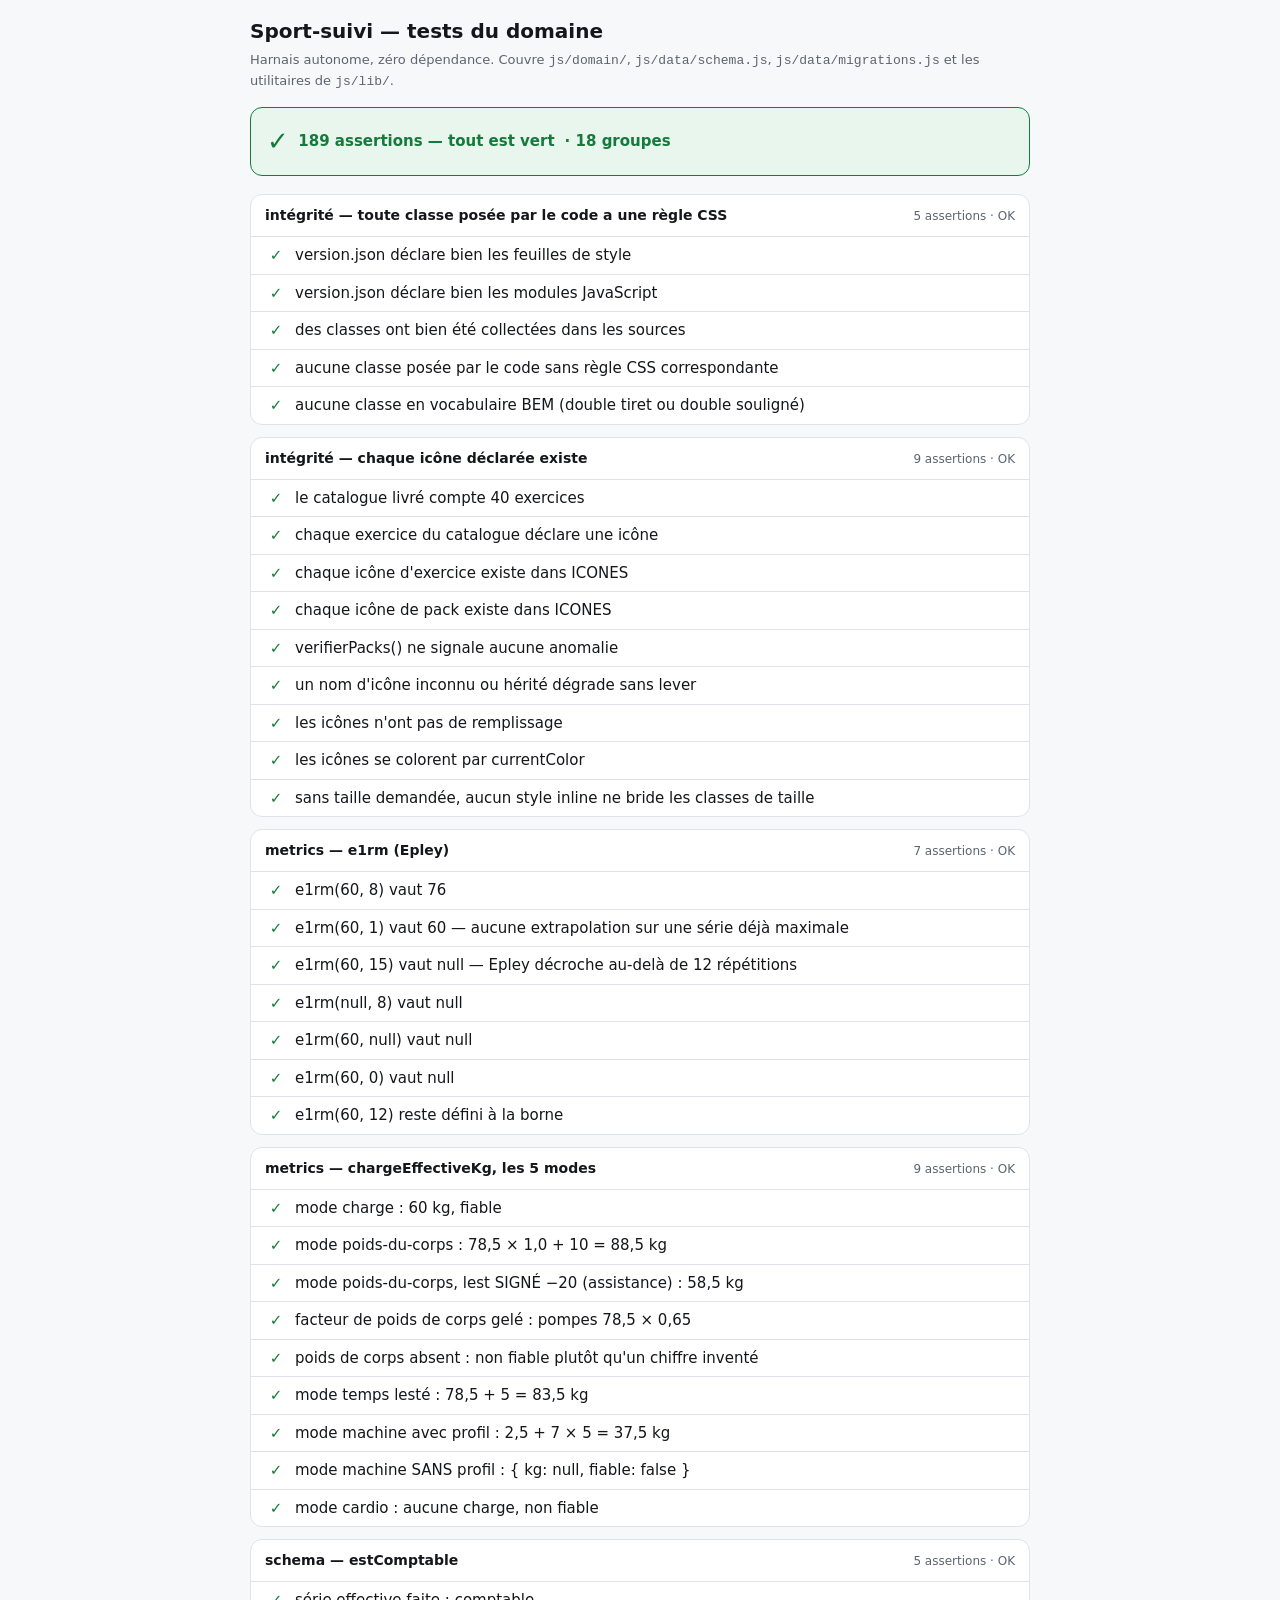
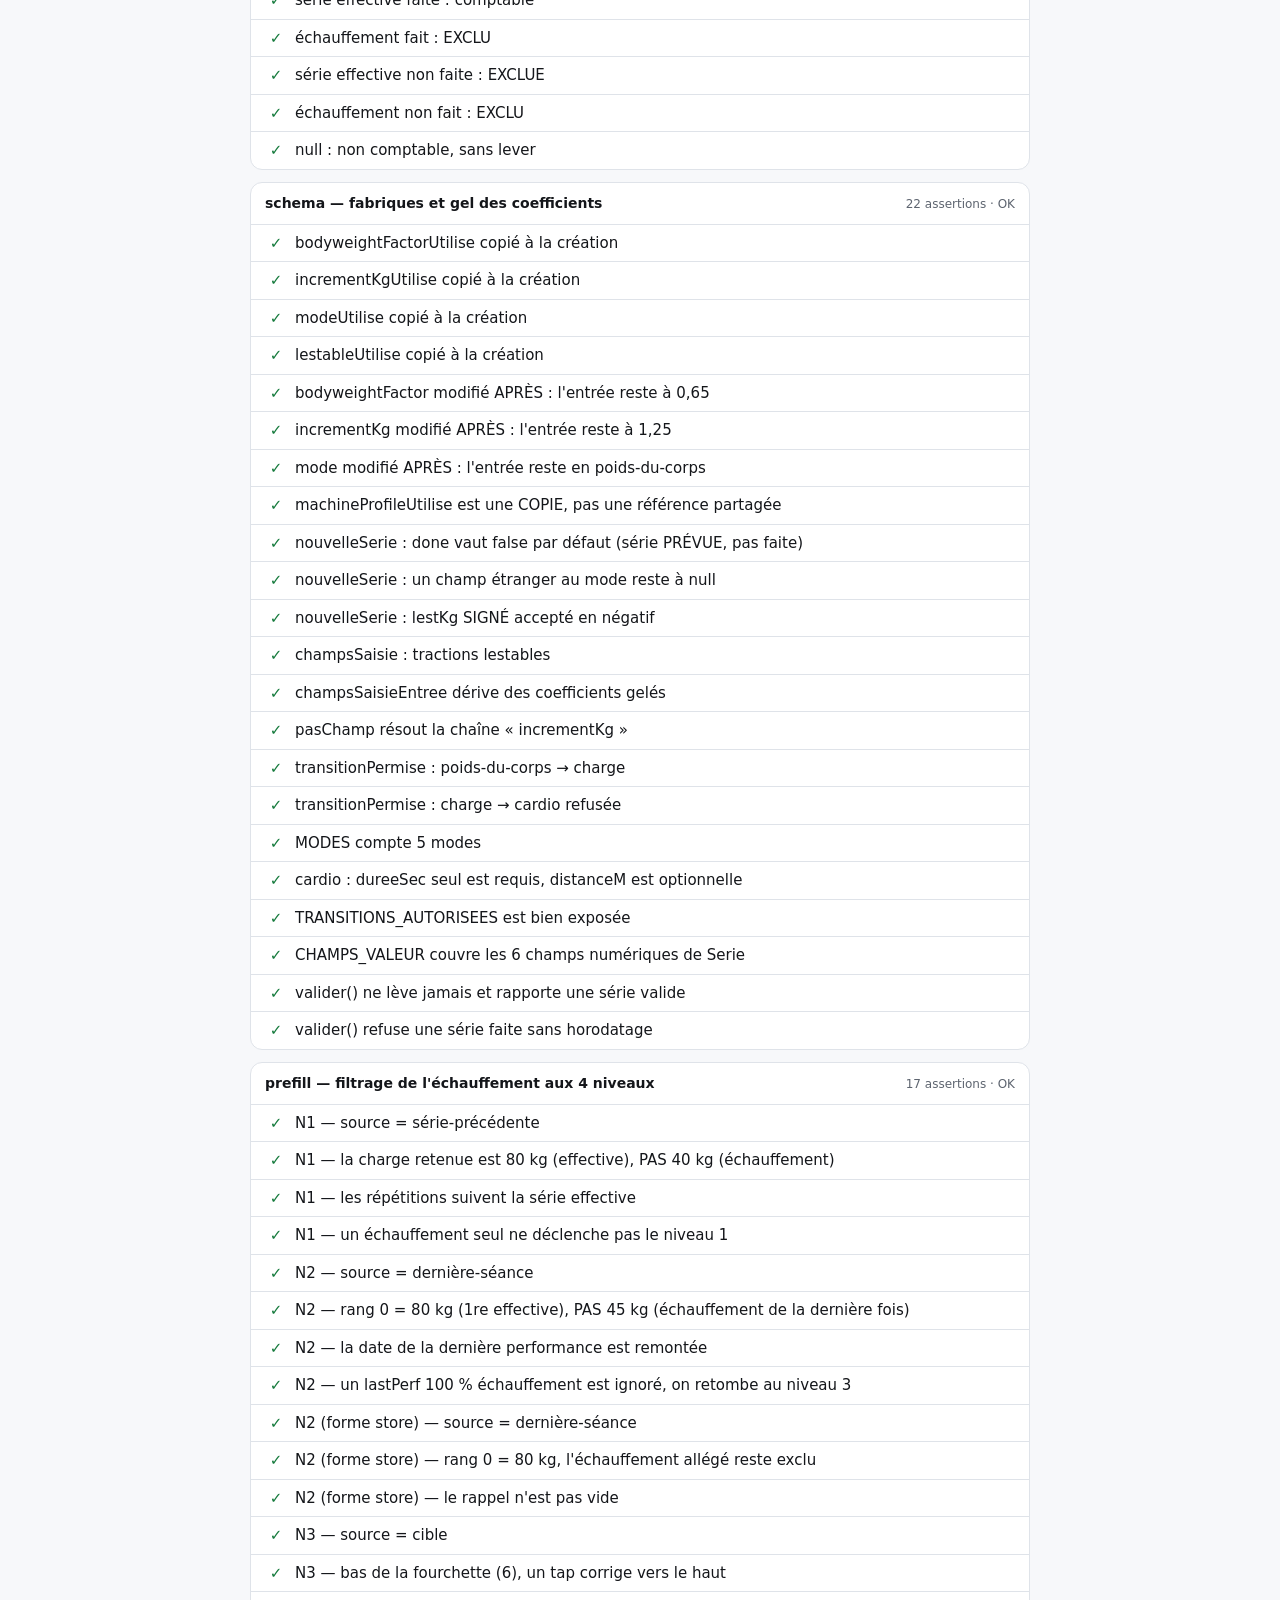
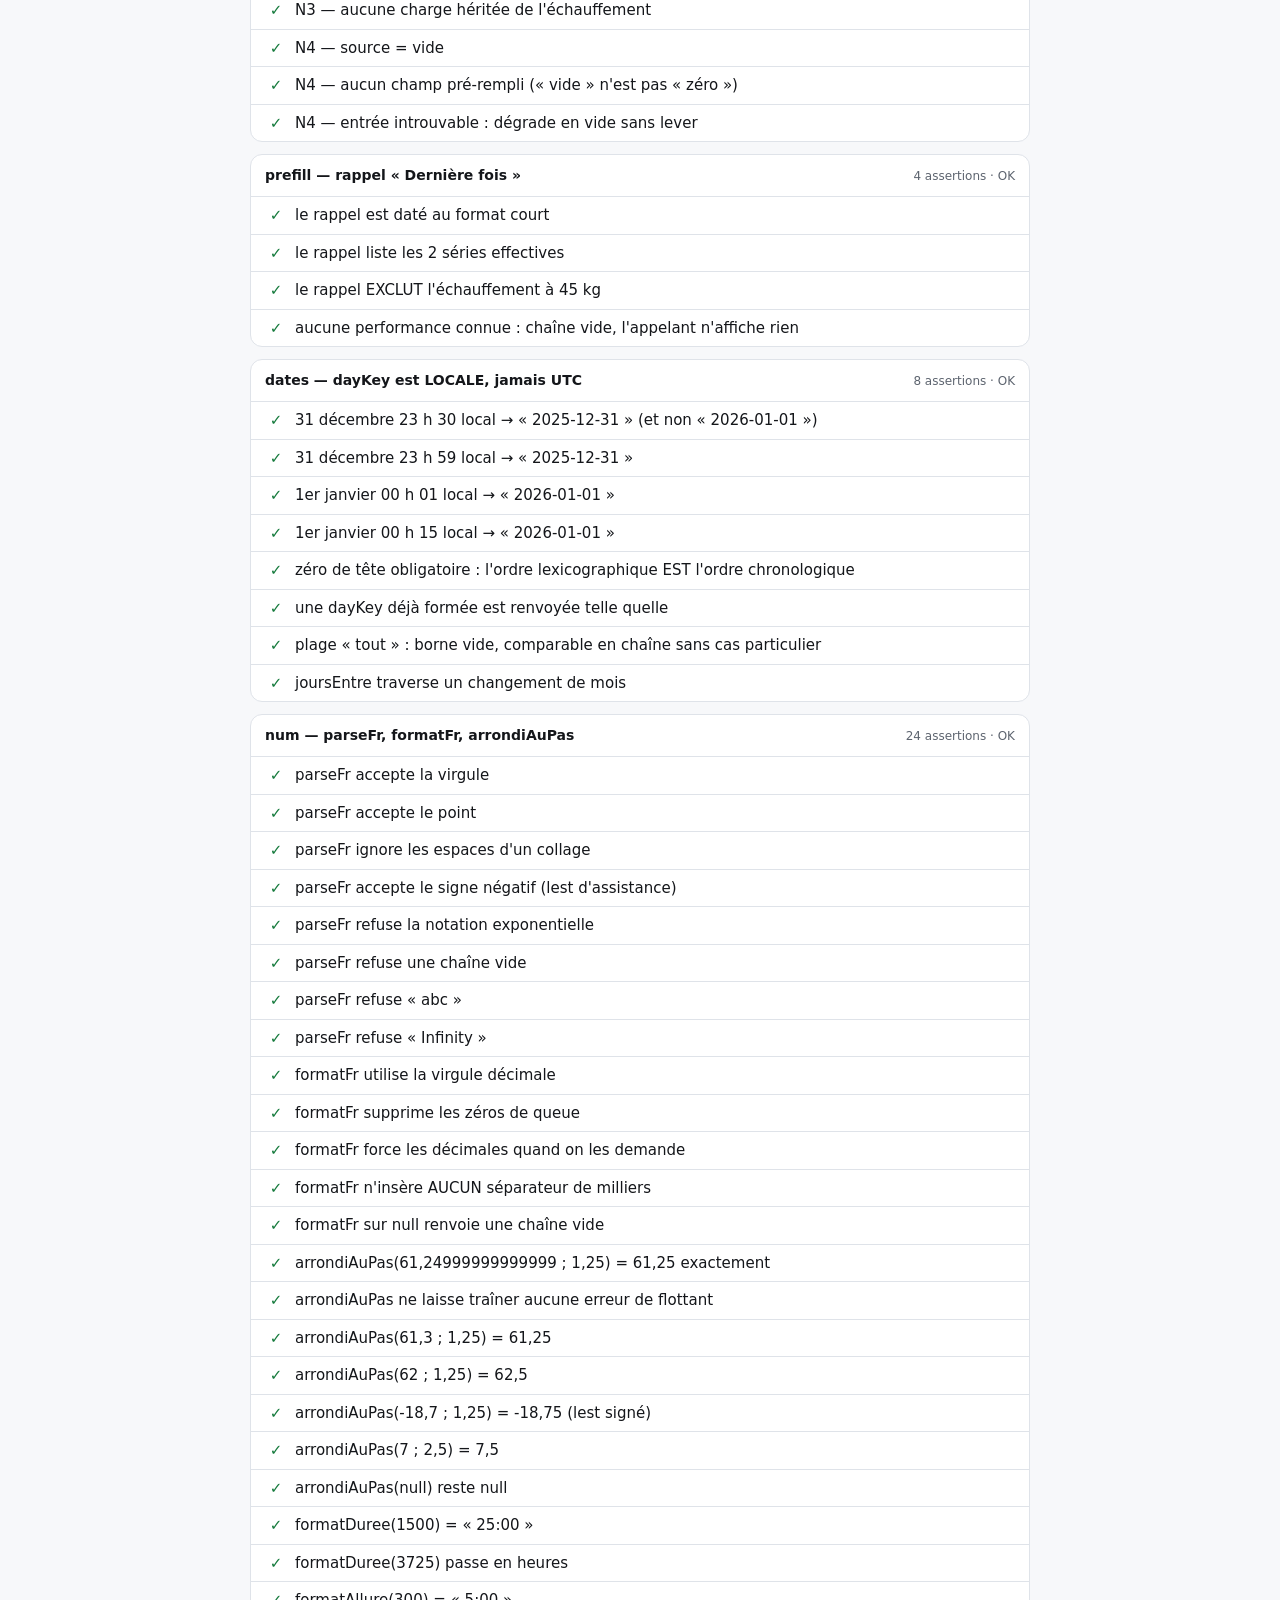
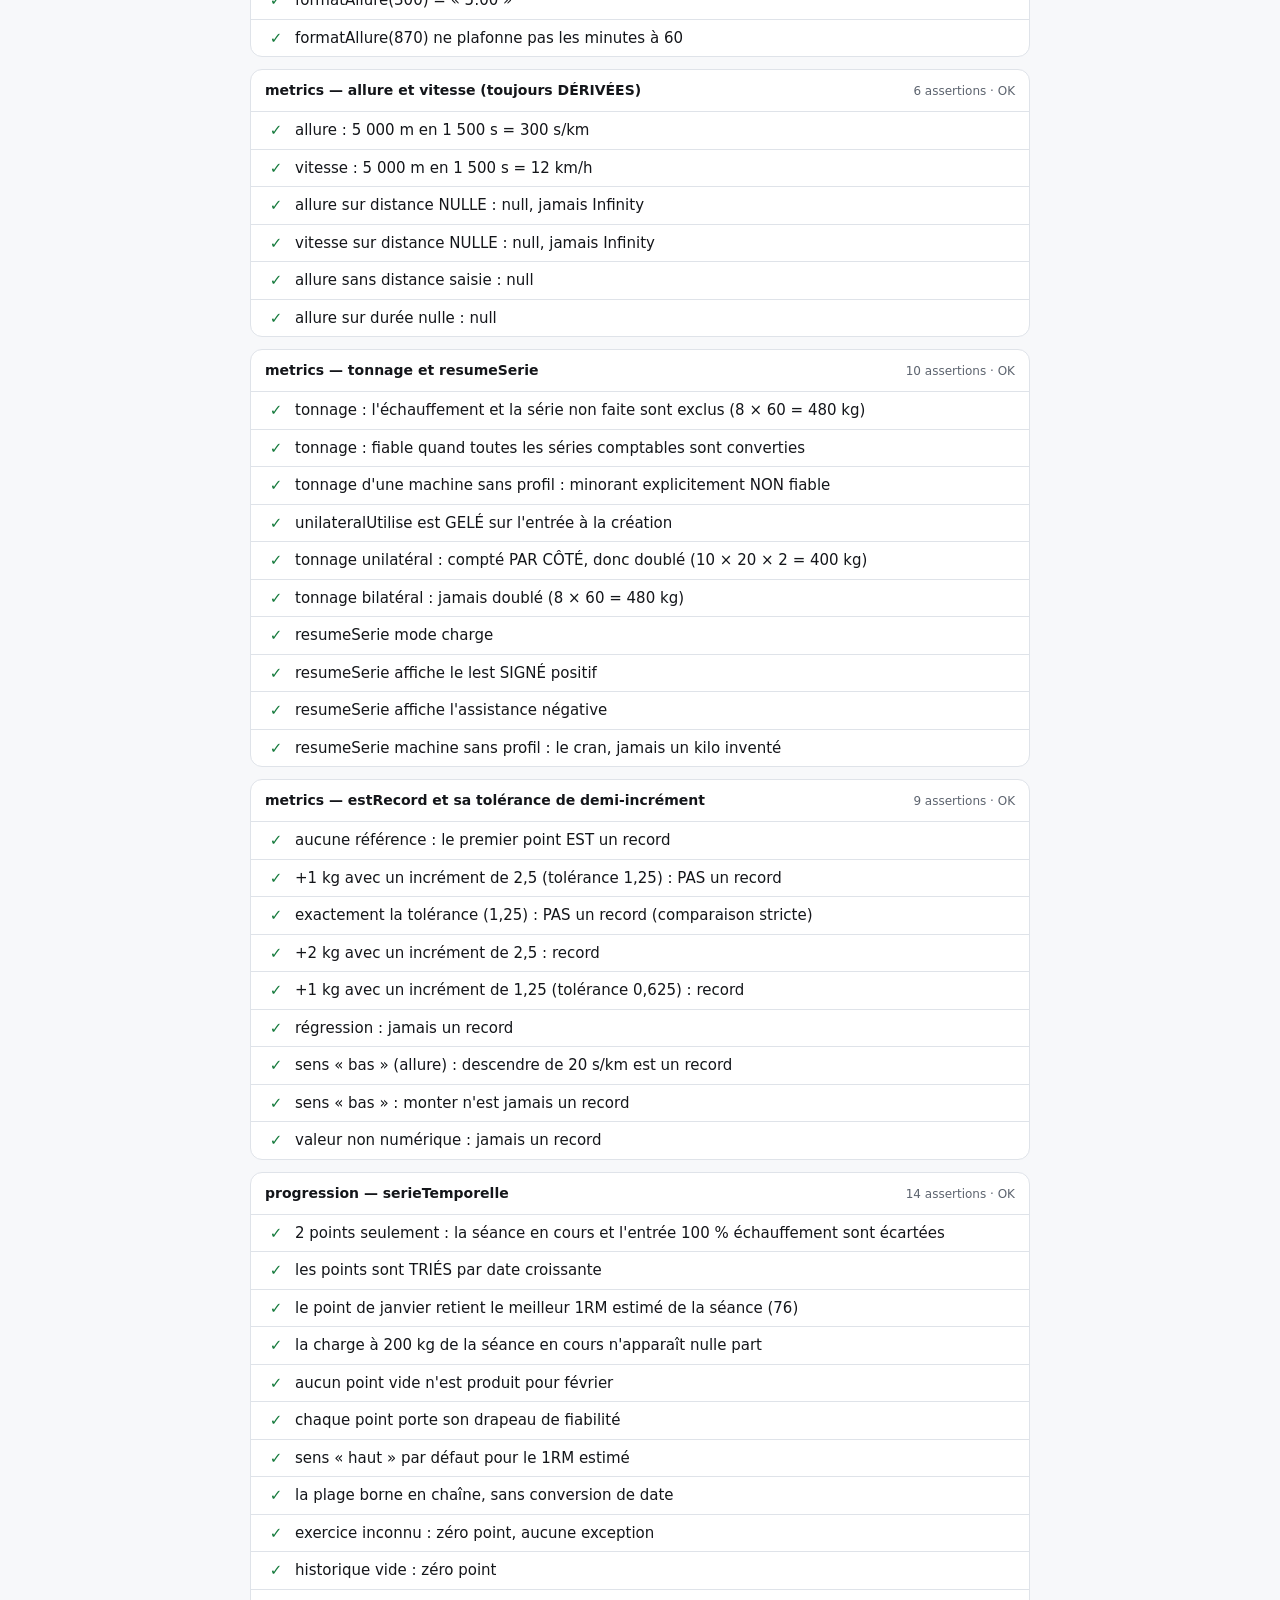
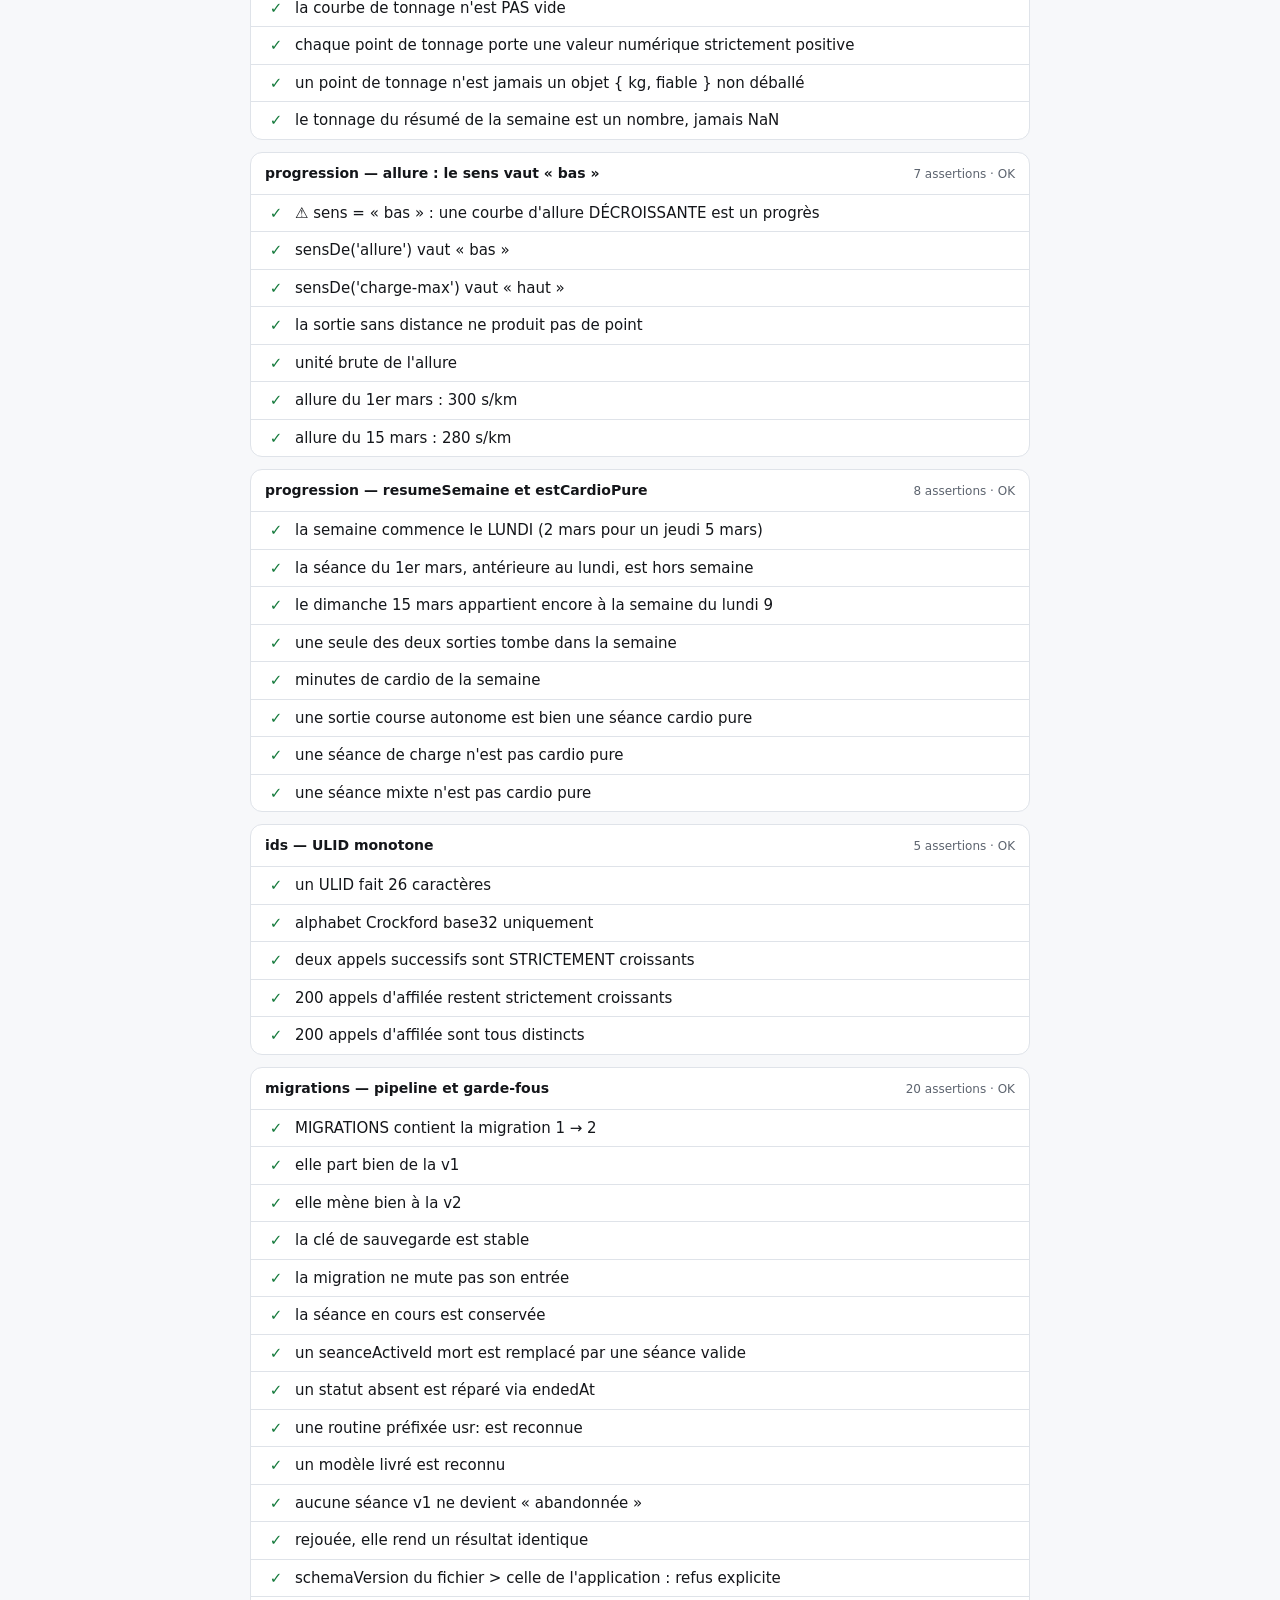
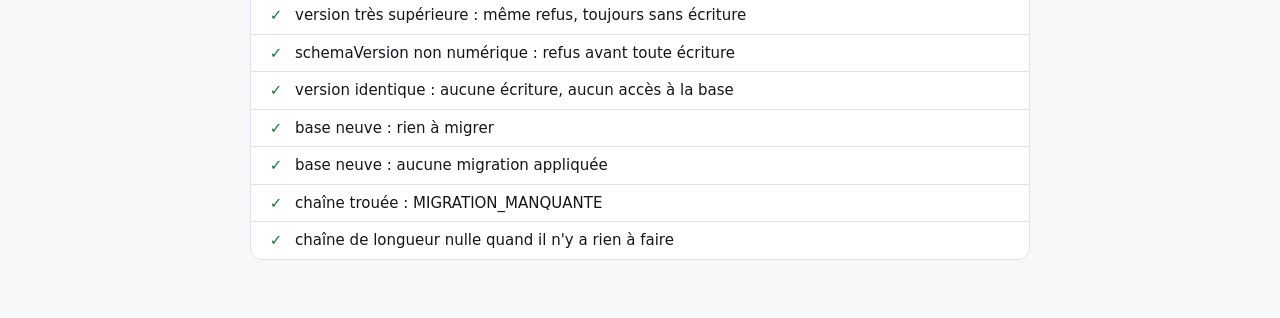
==== tests.html @ d7619fd2 "Sport-suivi — PWA de suivi de musculation, hors-ligne Application vanilla JS (aucune dependance, auc" ====
<!doctype html>
<html lang="fr">
<head>
<meta charset="utf-8">
<meta name="viewport" content="width=device-width,initial-scale=1,viewport-fit=cover">
<title>Sport-suivi — tests du domaine</title>
<style>
  :root {
    color-scheme: light dark;
    --fond: #f7f8fa; --carte: #ffffff; --texte: #14161a; --doux: #5d646f;
    --trait: #dfe3e9; --vert: #157a3c; --vert-fond: #e8f6ed;
    --rouge: #b4232a; --rouge-fond: #fdecec;
  }
  @media (prefers-color-scheme: dark) {
    :root {
      --fond: #0f1115; --carte: #171a20; --texte: #e9ecf1; --doux: #9aa3b0;
      --trait: #262b33; --vert: #57d68a; --vert-fond: #12261a;
      --rouge: #ff7b7b; --rouge-fond: #2a1416;
    }
  }
  * { box-sizing: border-box; }
  body {
    margin: 0; padding: 16px 12px 48px;
    font: 15px/1.5 system-ui, -apple-system, "Segoe UI", Roboto, sans-serif;
    background: var(--fond); color: var(--texte);
  }
  main { max-width: 780px; margin: 0 auto; }
  h1 { font-size: 20px; margin: 0 0 4px; }
  .sous-titre { color: var(--doux); font-size: 13px; margin: 0 0 16px; }

  .bilan {
    display: flex; flex-wrap: wrap; gap: 10px; align-items: center;
    padding: 14px 16px; border-radius: 12px; margin-bottom: 18px;
    font-weight: 600; border: 1px solid transparent;
  }
  .bilan.ok    { background: var(--vert-fond);  color: var(--vert);  border-color: var(--vert); }
  .bilan.ko    { background: var(--rouge-fond); color: var(--rouge); border-color: var(--rouge); }
  .bilan .gros { font-size: 26px; letter-spacing: -0.5px; }

  section {
    background: var(--carte); border: 1px solid var(--trait);
    border-radius: 12px; margin-bottom: 12px; overflow: hidden;
  }
  section > h2 {
    font-size: 14px; margin: 0; padding: 10px 14px;
    border-bottom: 1px solid var(--trait);
    display: flex; justify-content: space-between; gap: 12px; align-items: baseline;
  }
  section > h2 .compte { font-weight: 400; font-size: 12px; color: var(--doux); }

  .ligne {
    display: grid; grid-template-columns: 22px 1fr;
    gap: 8px; padding: 7px 14px; border-top: 1px solid var(--trait);
  }
  .ligne:first-of-type { border-top: 0; }
  .ligne .marque { font-weight: 700; text-align: center; }
  .ligne.reussi .marque { color: var(--vert); }
  .ligne.echoue { background: var(--rouge-fond); }
  .ligne.echoue .marque, .ligne.echoue .nom { color: var(--rouge); }
  .ligne.echoue .nom { font-weight: 600; }

  .detail { margin: 6px 0 2px; font-size: 13px; }
  .detail div { display: grid; grid-template-columns: 72px 1fr; gap: 8px; }
  .detail dt, .detail .cle { color: var(--doux); }
  .detail code {
    font-family: ui-monospace, SFMono-Regular, Menlo, Consolas, monospace;
    font-size: 12.5px; word-break: break-word;
  }
</style>
</head>
<body>
<main>
  <h1>Sport-suivi — tests du domaine</h1>
  <p class="sous-titre">
    Harnais autonome, zéro dépendance. Couvre <code>js/domain/</code>, <code>js/data/schema.js</code>,
    <code>js/data/migrations.js</code> et les utilitaires de <code>js/lib/</code>.
  </p>
  <div id="bilan" class="bilan">Exécution…</div>
  <div id="resultats"></div>
</main>

<script type="module">
// tests.html — harnais de test du domaine pur.
//
// Zéro dépendance, zéro build : ce fichier s'ouvre directement dans un navigateur (derrière un
// serveur local, les modules ES exigeant le protocole http). Il ne teste QUE des modules purs —
// aucun IndexedDB, aucun DOM applicatif n'est touché ici, ce qui rend le résultat reproductible.
//
// ⚠ AUCUN innerHTML, y compris dans l'affichage des échecs : la règle du projet est sans
//   exception, sinon elle ne tient pas.

import {
  MODES, TRANSITIONS_AUTORISEES, CHAMPS_VALEUR,
  nouvelExercice, nouvelleSerie, nouvelleEntree, nouvelleSeance,
  champsSaisie, champsSaisieEntree, estComptable, transitionPermise, pasChamp, valider
} from './js/data/schema.js';
import { SCHEMA_VERSION } from './js/config.js';
import * as migrations from './js/data/migrations.js';

import { ulid } from './js/lib/ids.js';
import { dayKey, plage, joursEntre } from './js/lib/dates.js';
import { parseFr, formatFr, arrondiAuPas, formatDuree, formatAllure } from './js/lib/num.js';

import {
  e1rm, chargeEffectiveKg, tonnageEntree, tonnageSeance,
  allureSecParKm, vitesseKmH, estRecord, resumeSerie
} from './js/domain/metrics.js';
import { valeursPour, rappelTextuel, SOURCES } from './js/domain/prefill.js';
import { serieTemporelle, sensDe, resumeSemaine } from './js/domain/progression.js';
import { estCardioPure } from './js/domain/session.js';

// ─────────────────────────────────────────────────────────────────────────────
// Mini-harnais
// ─────────────────────────────────────────────────────────────────────────────

const sections = [];
let sectionCourante = null;

function groupe(titre) {
  sectionCourante = { titre, assertions: [] };
  sections.push(sectionCourante);
}

function enregistrer(nom, ok, attendu, obtenu) {
  sectionCourante.assertions.push({ nom, ok, attendu, obtenu });
}

/** Rend n'importe quelle valeur lisible dans le rapport d'échec, sans jamais lever. */
function montrer(v) {
  if (typeof v === 'string') return JSON.stringify(v);
  if (v === undefined) return 'undefined';
  try { return JSON.stringify(v); } catch (e) { return String(v); }
}

function vrai(nom, condition, attendu = 'vrai', obtenu = String(condition)) {
  enregistrer(nom, condition === true, attendu, obtenu);
}

/** Égalité stricte. Les NaN sont traités comme égaux : sinon un test sur NaN ne peut pas passer. */
function egal(nom, obtenu, attendu) {
  const ok = obtenu === attendu
    || (typeof obtenu === 'number' && typeof attendu === 'number'
        && Number.isNaN(obtenu) && Number.isNaN(attendu));
  enregistrer(nom, ok, montrer(attendu), montrer(obtenu));
}

/**
 * Égalité numérique à une tolérance près.
 * ⚠ Indispensable ici : 60 × (1 + 8/30) ne vaut pas exactement 76 en binaire, et un test
 *   d'égalité stricte échouerait sur une formule pourtant juste.
 */
function proche(nom, obtenu, attendu, eps = 1e-9) {
  const ok = typeof obtenu === 'number' && Number.isFinite(obtenu)
    && Math.abs(obtenu - attendu) <= eps;
  enregistrer(nom, ok, `${attendu} (± ${eps})`, montrer(obtenu));
}

function estNul(nom, obtenu) {
  enregistrer(nom, obtenu === null, 'null', montrer(obtenu));
}

/** Égalité structurelle par sérialisation : suffisant pour les objets plats du domaine. */
function memeObjet(nom, obtenu, attendu) {
  const a = montrer(obtenu);
  const b = montrer(attendu);
  enregistrer(nom, a === b, b, a);
}

/** Vérifie qu'un appel lève, et que le code d'erreur typé est bien celui attendu. */
async function leve(nom, fn, codeAttendu) {
  try {
    await fn();
    enregistrer(nom, false, `exception ${codeAttendu}`, 'aucune exception');
  } catch (e) {
    enregistrer(nom, e && e.code === codeAttendu, `exception ${codeAttendu}`,
      `exception ${e && e.code ? e.code : '(sans code)'} : ${e && e.message}`);
  }
}

// ─────────────────────────────────────────────────────────────────────────────
// Fabriques de jeux d'essai
// ─────────────────────────────────────────────────────────────────────────────

// Horodatages fixes : un test qui appelle Date.now() n'est pas reproductible.
let horloge = 1_700_000_000_000;
const tic = () => (horloge += 60_000);

const exCharge = nouvelExercice({
  id: 'cat:developpe-couche', nom: 'Développé couché',
  categorie: 'pectoraux', materiel: 'barre', mode: 'charge', incrementKg: 1.25
});

const exTractions = nouvelExercice({
  id: 'cat:tractions-pronation', nom: 'Tractions pronation',
  categorie: 'dos', materiel: 'barre-traction', mode: 'poids-du-corps',
  lestable: true, incrementKg: 1.25, bodyweightFactor: 1.0
});

const exPompes = nouvelExercice({
  id: 'cat:pompes', nom: 'Pompes', categorie: 'pectoraux', materiel: 'aucun',
  mode: 'poids-du-corps', bodyweightFactor: 0.65
});

const exMachine = nouvelExercice({
  id: 'cat:tirage-vertical', nom: 'Tirage vertical', categorie: 'dos',
  materiel: 'machine', mode: 'machine'
});

const exGainage = nouvelExercice({
  id: 'cat:gainage', nom: 'Gainage', categorie: 'abdos', materiel: 'aucun',
  mode: 'temps', lestable: true
});

const exCourse = nouvelExercice({
  id: 'cat:course', nom: 'Course', categorie: 'cardio', materiel: 'aucun',
  mode: 'cardio', metriqueCardio: 'allure'
});

/** Série faite, avec horodatage déterministe. */
const faite = (mode, p) => nouvelleSerie(mode, Object.assign({ done: true, at: tic() }, p));

/** Entrée de séance dont les coefficients sont gelés depuis l'exercice. */
function entreeDe(exercice, series = [], cibles = {}, ctx = {}) {
  return nouvelleEntree(exercice, cibles, Object.assign({ series }, ctx));
}

/** Séance terminée, prête à être agrégée. */
function seanceTerminee(date, entrees, poidsDeCorpsKg = 78.5) {
  const s = nouvelleSeance(null, { date, poidsDeCorpsKg, startedAt: horloge });
  s.entrees = entrees;
  s.statut = 'terminee';
  s.endedAt = horloge;
  return s;
}

// ═════════════════════════════════════════════════════════════════════════════
// 0. Intégrité du vocabulaire de classes CSS
// ═════════════════════════════════════════════════════════════════════════════
// Une revue adversariale a montré que index.html nommait ses classes en BEM pendant que css/ et
// le JS employaient le tiret simple : la coquille entière — en-tête, navigation, bouton primaire,
// liseré de fin de repos — était rendue SANS AUCUN STYLE, sans la moindre erreur en console.
// Rien dans le langage ne relie une classe posée en JS à une règle CSS : seule une assertion peut
// le faire. Ce groupe est cette assertion. Il tourne EN PREMIER, avec un await de premier niveau
// (les modules ES l'autorisent), donc avant le rendu synchrone du bilan en fin de fichier.
groupe('intégrité — toute classe posée par le code a une règle CSS');

{
  const lireTexte = async (u) => { try { const r = await fetch(u, { cache: 'no-store' }); return r.ok ? await r.text() : ''; } catch { return ''; } };

  // version.json est la liste d'assets qui fait foi : la réutiliser évite un second inventaire
  // à maintenir, et vérifie au passage qu'elle décrit bien le projet réel.
  const manifeste = await (await fetch('./version.json', { cache: 'no-store' })).json();
  const assets = Array.isArray(manifeste.assets) ? manifeste.assets : [];

  const fichiersCss = assets.filter((a) => a.endsWith('.css'));
  const fichiersJs = assets.filter((a) => a.endsWith('.js'));
  vrai('version.json déclare bien les feuilles de style', fichiersCss.length > 0,
    '> 0 fichier CSS', String(fichiersCss.length));
  vrai('version.json déclare bien les modules JavaScript', fichiersJs.length > 3,
    '> 3 modules', String(fichiersJs.length));

  const css = (await Promise.all(fichiersCss.map(lireTexte))).join('\n');
  const definies = new Set(Array.from(css.matchAll(/\.([a-zA-Z][\w-]*)/g), (m) => m[1]));

  // Sources qui POSENT des classes : les modules, plus la coquille statique.
  const sources = fichiersJs.concat(['./index.html']);
  const posees = new Map();          // classe -> fichier qui la pose en premier
  for (const src of sources) {
    const texte = await lireTexte(src);
    const listes = [];
    for (const m of texte.matchAll(/class:\s*'([^']+)'/g)) listes.push(m[1]);
    for (const m of texte.matchAll(/class="([^"]+)"/g)) listes.push(m[1]);
    for (const m of texte.matchAll(/classList\.(?:add|remove|toggle)\(([^)]*)\)/g)) {
      for (const q of m[1].matchAll(/'([\w-]+)'/g)) listes.push(q[1]);
    }
    for (const liste of listes) {
      for (const cl of liste.split(/\s+/)) {
        // On ignore ce qui est interpolé : la valeur réelle n'est pas connue statiquement.
        if (!cl || /[${}]/.test(cl)) continue;
        // ⚠ On ne retient que les noms SYNTAXIQUEMENT valides. Le relevé se fait sur le texte
        //   source brut, commentaires compris : un commentaire qui cite `class: '…'` en exemple
        //   ferait sinon échouer le test sur une classe qui n'existe pas. Filtrer sur la forme
        //   d'un identifiant CSS est plus robuste que d'essayer de retirer les commentaires.
        if (!/^[a-zA-Z][\w-]*$/.test(cl)) continue;
        if (!posees.has(cl)) posees.set(cl, src);
      }
    }
  }

  vrai('des classes ont bien été collectées dans les sources', posees.size > 20,
    '> 20 classes trouvées', String(posees.size));

  const orphelines = [...posees].filter(([cl]) => !definies.has(cl));
  vrai('aucune classe posée par le code sans règle CSS correspondante',
    orphelines.length === 0,
    'aucune orpheline',
    orphelines.length ? orphelines.map(([cl, f]) => `${cl} (${f})`).join(', ') : 'aucune');

  // Le double tiret et le double souligné sont le vocabulaire BEM qui a causé la panne : ils sont
  // désormais bannis du projet, quelle que soit la feuille de style qui pourrait les définir.
  const bem = [...posees].filter(([cl]) => cl.includes('__') || cl.includes('--'));
  vrai('aucune classe en vocabulaire BEM (double tiret ou double souligné)',
    bem.length === 0, 'aucune', bem.map(([cl, f]) => `${cl} (${f})`).join(', ') || 'aucune');
}

// ═════════════════════════════════════════════════════════════════════════════
// 0 bis. Couture des icônes — catalogue et packs contre le dictionnaire ICONES
// ═════════════════════════════════════════════════════════════════════════════
// Le nom d'icône est déclaré d'un côté (data/catalog.js, data/packs.js) et défini de l'autre
// (ui/icons.js). Rien dans le langage ne relie les deux : une faute de frappe ou un préfixe
// inventé ne produit AUCUNE erreur, juste un pictogramme générique répété partout. C'est
// exactement ce qui est arrivé aux 7 packs, que 40 exercices corrects masquaient.
groupe('intégrité — chaque icône déclarée existe');

{
  const { ICONES } = await import('./js/ui/icons.js');
  const { CATALOGUE } = await import('./js/data/catalog.js');
  const { PACKS, verifierPacks } = await import('./js/data/packs.js');
  const defini = (n) => typeof n === 'string' && Object.prototype.hasOwnProperty.call(ICONES, n);

  egal('le catalogue livré compte 40 exercices', CATALOGUE.length, 40);

  const exSansIcone = CATALOGUE.filter((e) => !e.icone).map((e) => e.id);
  vrai('chaque exercice du catalogue déclare une icône', exSansIcone.length === 0,
    'aucun exercice sans icône', exSansIcone.join(', ') || 'aucun');

  const exOrphelins = CATALOGUE.filter((e) => !defini(e.icone)).map((e) => e.id + ' → ' + e.icone);
  vrai('chaque icône d\'exercice existe dans ICONES', exOrphelins.length === 0,
    'aucune icône manquante', exOrphelins.join(', ') || 'aucune');

  const packsOrphelins = PACKS.filter((p) => !defini(p.icone)).map((p) => p.id + ' → ' + p.icone);
  vrai('chaque icône de pack existe dans ICONES', packsOrphelins.length === 0,
    'aucune icône manquante', packsOrphelins.join(', ') || 'aucune');

  if (typeof verifierPacks === 'function') {
    const anomalies = verifierPacks() || [];
    vrai('verifierPacks() ne signale aucune anomalie', anomalies.length === 0,
      'aucune anomalie', JSON.stringify(anomalies).slice(0, 160));
  }

  // Un nom inconnu doit dégrader vers l'icône générique, JAMAIS lever : une icône manquante ne
  // peut pas provoquer un écran blanc. Les noms hérités d'Object.prototype sont le piège classique.
  const { icone } = await import('./js/ui/icons.js');
  let leve = null;
  try { for (const n of ['nom-inexistant', 'toString', 'constructor', '__proto__', null, 42]) icone(n); }
  catch (e) { leve = e.message; }
  vrai('un nom d\'icône inconnu ou hérité dégrade sans lever', leve === null, 'aucune exception', leve);

  // Le thème sombre repose entièrement sur currentColor : une seule couleur en dur le casserait.
  const svgTest = icone('barre');
  egal('les icônes n\'ont pas de remplissage', svgTest.getAttribute('fill'), 'none');
  egal('les icônes se colorent par currentColor', svgTest.getAttribute('stroke'), 'currentColor');

  // Sans taille explicite, aucun style inline : sinon les classes .icone-xs à .icone-xxl,
  // qui règlent la taille des tuiles de packs, seraient inertes (l'inline bat toute règle).
  const sansTaille = icone('barre', { classe: 'icone-xxl' });
  vrai('sans taille demandée, aucun style inline ne bride les classes de taille',
    !sansTaille.getAttribute('style'), 'pas d\'attribut style', sansTaille.getAttribute('style'));
}

// ═════════════════════════════════════════════════════════════════════════════
// 1. metrics.js — 1RM estimé
// ═════════════════════════════════════════════════════════════════════════════
groupe('metrics — e1rm (Epley)');

proche('e1rm(60, 8) vaut 76', e1rm(60, 8), 76, 1e-9);
egal('e1rm(60, 1) vaut 60 — aucune extrapolation sur une série déjà maximale', e1rm(60, 1), 60);
estNul('e1rm(60, 15) vaut null — Epley décroche au-delà de 12 répétitions', e1rm(60, 15));
estNul('e1rm(null, 8) vaut null', e1rm(null, 8));
estNul('e1rm(60, null) vaut null', e1rm(60, null));
estNul('e1rm(60, 0) vaut null', e1rm(60, 0));
proche('e1rm(60, 12) reste défini à la borne', e1rm(60, 12), 60 * (1 + 12 / 30), 1e-9);

// ═════════════════════════════════════════════════════════════════════════════
// 2. metrics.js — charge effective dans les 5 modes
// ═════════════════════════════════════════════════════════════════════════════
groupe('metrics — chargeEffectiveKg, les 5 modes');

const seanceRef = seanceTerminee('2026-05-04', [], 78.5);

// Mode 'charge' : la charge saisie est la charge, sans interprétation.
memeObjet('mode charge : 60 kg, fiable',
  chargeEffectiveKg(nouvelleSerie('charge', { reps: 8, chargeKg: 60 }),
    entreeDe(exCharge), seanceRef),
  { kg: 60, fiable: true });

// Mode 'poids-du-corps' avec lest POSITIF.
memeObjet('mode poids-du-corps : 78,5 × 1,0 + 10 = 88,5 kg',
  chargeEffectiveKg(nouvelleSerie('poids-du-corps', { reps: 8, lestKg: 10 }),
    entreeDe(exTractions), seanceRef),
  { kg: 88.5, fiable: true });

// ⚠ LEST SIGNÉ : −20 kg d'assistance élastique. Le test existe pour verrouiller le fait qu'une
//   assistance n'est PAS un cas particulier mais la même droite de progression, continue.
memeObjet('mode poids-du-corps, lest SIGNÉ −20 (assistance) : 58,5 kg',
  chargeEffectiveKg(nouvelleSerie('poids-du-corps', { reps: 8, lestKg: -20 }),
    entreeDe(exTractions), seanceRef),
  { kg: 58.5, fiable: true });

proche('facteur de poids de corps gelé : pompes 78,5 × 0,65',
  chargeEffectiveKg(nouvelleSerie('poids-du-corps', { reps: 20 }),
    entreeDe(exPompes), seanceRef).kg, 78.5 * 0.65, 1e-9);

memeObjet('poids de corps absent : non fiable plutôt qu\'un chiffre inventé',
  chargeEffectiveKg(nouvelleSerie('poids-du-corps', { reps: 8 }),
    entreeDe(exTractions), seanceTerminee('2026-05-04', [], null)),
  { kg: null, fiable: false });

// Mode 'temps' : même règle que le poids du corps (gainage lesté).
memeObjet('mode temps lesté : 78,5 + 5 = 83,5 kg',
  chargeEffectiveKg(nouvelleSerie('temps', { dureeSec: 60, lestKg: 5 }),
    entreeDe(exGainage), seanceRef),
  { kg: 83.5, fiable: true });

// Mode 'machine' AVEC profil de plaques gelé pour le lieu du jour.
const exMachineProfilee = nouvelExercice(Object.assign({}, exMachine, {
  machineProfiles: { 'lieu:nord': { kgParPlaque: 5, offsetKg: 2.5 } }
}));
memeObjet('mode machine avec profil : 2,5 + 7 × 5 = 37,5 kg',
  chargeEffectiveKg(nouvelleSerie('machine', { reps: 10, valeur: 7 }),
    entreeDe(exMachineProfilee, [], {}, { lieuId: 'lieu:nord' }), seanceRef),
  { kg: 37.5, fiable: true });

// ⚠ Machine SANS profil : le cas qui doit ressortir NON FIABLE. Convertir un cran en kilos au
//   jugé mélangerait deux salles sur la même courbe.
memeObjet('mode machine SANS profil : { kg: null, fiable: false }',
  chargeEffectiveKg(nouvelleSerie('machine', { reps: 10, valeur: 7 }),
    entreeDe(exMachine), seanceRef),
  { kg: null, fiable: false });

// Mode 'cardio' : aucune charge, et on le dit.
memeObjet('mode cardio : aucune charge, non fiable',
  chargeEffectiveKg(nouvelleSerie('cardio', { dureeSec: 1500, distanceM: 5000 }),
    entreeDe(exCourse), seanceRef),
  { kg: null, fiable: false });

// ═════════════════════════════════════════════════════════════════════════════
// 3. schema.js — estComptable et fabriques
// ═════════════════════════════════════════════════════════════════════════════
groupe('schema — estComptable');

egal('série effective faite : comptable',
  estComptable(nouvelleSerie('charge', { kind: 'effective', done: true, reps: 8, chargeKg: 60, at: 1 })), true);
egal('échauffement fait : EXCLU',
  estComptable(nouvelleSerie('charge', { kind: 'echauffement', done: true, reps: 10, chargeKg: 40, at: 1 })), false);
egal('série effective non faite : EXCLUE',
  estComptable(nouvelleSerie('charge', { kind: 'effective', done: false, reps: 8, chargeKg: 60 })), false);
egal('échauffement non fait : EXCLU',
  estComptable(nouvelleSerie('charge', { kind: 'echauffement', done: false, reps: 10 })), false);
egal('null : non comptable, sans lever', estComptable(null), false);

groupe('schema — fabriques et gel des coefficients');

// ⚠ LE test du principe 2 : tout coefficient qui INTERPRÈTE un fait est GELÉ dans le fait.
//   Corriger le facteur des pompes de 0,65 à 0,75 ne doit pas réécrire le tonnage déjà enregistré.
const exMutable = nouvelExercice({
  id: 'cat:pompes-2', nom: 'Pompes', categorie: 'pectoraux', mode: 'poids-du-corps',
  bodyweightFactor: 0.65, incrementKg: 1.25, lestable: true,
  machineProfiles: { 'lieu:nord': { kgParPlaque: 5, offsetKg: 2.5 } }
});
const entreeGelee = nouvelleEntree(exMutable, {}, { lieuId: 'lieu:nord' });

egal('bodyweightFactorUtilise copié à la création', entreeGelee.bodyweightFactorUtilise, 0.65);
egal('incrementKgUtilise copié à la création', entreeGelee.incrementKgUtilise, 1.25);
egal('modeUtilise copié à la création', entreeGelee.modeUtilise, 'poids-du-corps');
egal('lestableUtilise copié à la création', entreeGelee.lestableUtilise, true);

exMutable.bodyweightFactor = 0.75;
exMutable.incrementKg = 2.5;
exMutable.mode = 'charge';
exMutable.machineProfiles['lieu:nord'].kgParPlaque = 999;

egal('bodyweightFactor modifié APRÈS : l\'entrée reste à 0,65', entreeGelee.bodyweightFactorUtilise, 0.65);
egal('incrementKg modifié APRÈS : l\'entrée reste à 1,25', entreeGelee.incrementKgUtilise, 1.25);
egal('mode modifié APRÈS : l\'entrée reste en poids-du-corps', entreeGelee.modeUtilise, 'poids-du-corps');
egal('machineProfileUtilise est une COPIE, pas une référence partagée',
  entreeGelee.machineProfileUtilise.kgParPlaque, 5);

egal('nouvelleSerie : done vaut false par défaut (série PRÉVUE, pas faite)',
  nouvelleSerie('charge').done, false);
estNul('nouvelleSerie : un champ étranger au mode reste à null',
  nouvelleSerie('cardio', { dureeSec: 600, chargeKg: 60 }).chargeKg);
egal('nouvelleSerie : lestKg SIGNÉ accepté en négatif',
  nouvelleSerie('poids-du-corps', { reps: 8, lestKg: -20 }).lestKg, -20);
memeObjet('champsSaisie : tractions lestables', champsSaisie(exTractions), ['reps', 'lestKg']);
memeObjet('champsSaisieEntree dérive des coefficients gelés',
  champsSaisieEntree(entreeDe(exCharge)), ['reps', 'chargeKg']);
egal('pasChamp résout la chaîne « incrementKg »', pasChamp(exCharge, 'chargeKg'), 1.25);
egal('transitionPermise : poids-du-corps → charge', transitionPermise('poids-du-corps', 'charge'), true);
egal('transitionPermise : charge → cardio refusée', transitionPermise('charge', 'cardio'), false);
egal('MODES compte 5 modes', Object.keys(MODES).length, 5);
egal('cardio : dureeSec seul est requis, distanceM est optionnelle',
  MODES.cardio.requis.join(','), 'dureeSec');
vrai('TRANSITIONS_AUTORISEES est bien exposée', Array.isArray(TRANSITIONS_AUTORISEES['machine']));
vrai('CHAMPS_VALEUR couvre les 6 champs numériques de Serie', CHAMPS_VALEUR.length === 6);
egal('valider() ne lève jamais et rapporte une série valide',
  valider(nouvelleSerie('charge', { reps: 8, chargeKg: 60, done: true, at: 1 }), 'serie').ok, true);
egal('valider() refuse une série faite sans horodatage',
  valider(Object.assign(nouvelleSerie('charge', { reps: 8 }), { done: true, at: null }), 'serie').ok, false);

// ═════════════════════════════════════════════════════════════════════════════
// 4. prefill.js — LE test le plus important : le filtre de l'échauffement
// ═════════════════════════════════════════════════════════════════════════════
groupe('prefill — filtrage de l\'échauffement aux 4 niveaux');

const seancePrefill = seanceTerminee('2026-07-19', [], 78.5);
const ID = exCharge.id;

// ── Niveau 1 : série précédente EFFECTIVE de la séance en cours ──────────────
// L'échauffement à 40 kg est le DERNIER élément du tableau. Sans le filtre, il devient la
// source du pré-remplissage et la série de travail part à 40 kg au lieu de 80.
const n1 = valeursPour(ID, entreeDe(exCharge, [
  faite('charge', { kind: 'effective', reps: 8, chargeKg: 80 }),
  faite('charge', { kind: 'echauffement', reps: 12, chargeKg: 40 })
]), seancePrefill, null);
egal('N1 — source = série-précédente', n1.source, SOURCES.SERIE_PRECEDENTE);
egal('N1 — la charge retenue est 80 kg (effective), PAS 40 kg (échauffement)', n1.champs.chargeKg, 80);
egal('N1 — les répétitions suivent la série effective', n1.champs.reps, 8);

// Une entrée ne contenant QUE de l'échauffement ne doit pas déclencher le niveau 1 du tout.
const n1vide = valeursPour(ID, entreeDe(exCharge, [
  faite('charge', { kind: 'echauffement', reps: 12, chargeKg: 40 })
]), seancePrefill, null);
vrai('N1 — un échauffement seul ne déclenche pas le niveau 1',
  n1vide.source !== SOURCES.SERIE_PRECEDENTE, 'source ≠ série-précédente', n1vide.source);

// ── Niveau 2 : même rang à la dernière séance connue ─────────────────────────
// meta.lastPerf contient un échauffement à 45 kg EN PREMIER. Sans le filtre, le rang 0 pointe
// dessus et la séance du jour démarre à 45 kg au lieu de 80.
const lastPerf = {
  [ID]: {
    date: '2026-07-12',
    seanceId: 'seance-precedente',
    entree: entreeDe(exCharge, [
      faite('charge', { kind: 'echauffement', reps: 12, chargeKg: 45 }),
      faite('charge', { kind: 'effective', reps: 8, chargeKg: 80 }),
      faite('charge', { kind: 'effective', reps: 6, chargeKg: 82.5 })
    ])
  }
};
const n2 = valeursPour(ID, entreeDe(exCharge, [
  faite('charge', { kind: 'echauffement', reps: 12, chargeKg: 40 })
]), seancePrefill, lastPerf);
egal('N2 — source = dernière-séance', n2.source, SOURCES.DERNIERE_SEANCE);
egal('N2 — rang 0 = 80 kg (1re effective), PAS 45 kg (échauffement de la dernière fois)',
  n2.champs.chargeKg, 80);
egal('N2 — la date de la dernière performance est remontée', n2.date, '2026-07-12');

// Une performance passée ne contenant QUE de l'échauffement n'est pas une performance.
const lastPerfEchauffementSeul = {
  [ID]: {
    date: '2026-07-05',
    entree: entreeDe(exCharge, [faite('charge', { kind: 'echauffement', reps: 12, chargeKg: 45 })])
  }
};
const n2vide = valeursPour(ID, entreeDe(exCharge, [], { reps: { min: 6, max: 8 } }),
  seancePrefill, lastPerfEchauffementSeul);
vrai('N2 — un lastPerf 100 % échauffement est ignoré, on retombe au niveau 3',
  n2vide.source === SOURCES.CIBLE, 'source = cible', n2vide.source);

// ── Niveau 2, avec la forme RÉELLEMENT produite par store.perfDepuis ──────────
// ⚠ Les fixtures ci-dessus emploient la forme « enveloppe + entrée complète », légale mais que
//   store.js ne produit jamais : il écrit des séries ALLÉGÉES par trimSerie. Ce test est le seul
//   qui couvre la couture réelle entre les deux modules. Sans lui, un trimSerie qui laisse tomber
//   `done` ou `kind` rend le niveau ② et le rappel « Dernière fois » silencieusement morts, la
//   suite de tests restant intégralement verte.
const trim = (s) => ({
  reps: s.reps, chargeKg: s.chargeKg, lestKg: s.lestKg,
  valeur: s.valeur, dureeSec: s.dureeSec, distanceM: s.distanceM,
  done: s.done, kind: s.kind
});
const lastPerfStore = {
  [ID]: {
    date: '2026-07-12',
    seanceId: 'seance-precedente',
    entreeId: 'entree-precedente',
    startedAt: 1752300000000,
    modeUtilise: 'charge',
    series: [
      faite('charge', { kind: 'echauffement', reps: 12, chargeKg: 45 }),
      faite('charge', { kind: 'effective', reps: 8, chargeKg: 80 }),
      faite('charge', { kind: 'effective', reps: 6, chargeKg: 82.5 })
    ].map(trim)
  }
};
const n2s = valeursPour(ID, entreeDe(exCharge, []), seancePrefill, lastPerfStore);
egal('N2 (forme store) — source = dernière-séance', n2s.source, SOURCES.DERNIERE_SEANCE);
egal('N2 (forme store) — rang 0 = 80 kg, l\'échauffement allégé reste exclu', n2s.champs.chargeKg, 80);
vrai('N2 (forme store) — le rappel n\'est pas vide',
  rappelTextuel(lastPerfStore, ID).includes('8 × 80 kg'),
  'contient « 8 × 80 kg »', rappelTextuel(lastPerfStore, ID));

// ── Niveau 3 : cible du modèle ───────────────────────────────────────────────
const n3 = valeursPour(ID, entreeDe(exCharge, [
  faite('charge', { kind: 'echauffement', reps: 12, chargeKg: 40 })
], { reps: { min: 6, max: 8 } }), seancePrefill, null);
egal('N3 — source = cible', n3.source, SOURCES.CIBLE);
egal('N3 — bas de la fourchette (6), un tap corrige vers le haut', n3.champs.reps, 6);
vrai('N3 — aucune charge héritée de l\'échauffement',
  n3.champs.chargeKg === undefined, 'chargeKg absent', montrer(n3.champs.chargeKg));

// ── Niveau 4 : vide ──────────────────────────────────────────────────────────
const n4 = valeursPour(ID, entreeDe(exCharge, [
  faite('charge', { kind: 'echauffement', reps: 12, chargeKg: 40 })
]), seancePrefill, null);
egal('N4 — source = vide', n4.source, SOURCES.VIDE);
memeObjet('N4 — aucun champ pré-rempli (« vide » n\'est pas « zéro »)', n4.champs, {});
egal('N4 — entrée introuvable : dégrade en vide sans lever',
  valeursPour('cat:inconnu', null, seancePrefill, null).source, SOURCES.VIDE);

groupe('prefill — rappel « Dernière fois »');

const rappel = rappelTextuel(lastPerf, ID);
vrai('le rappel est daté au format court', rappel.startsWith('Dernière fois (12 juil.) :'),
  'commence par « Dernière fois (12 juil.) : »', rappel);
vrai('le rappel liste les 2 séries effectives', rappel.includes('8 × 80 kg') && rappel.includes('6 × 82,5 kg'),
  'contient « 8 × 80 kg » et « 6 × 82,5 kg »', rappel);
vrai('le rappel EXCLUT l\'échauffement à 45 kg', !rappel.includes('45'),
  'ne contient pas « 45 »', rappel);
egal('aucune performance connue : chaîne vide, l\'appelant n\'affiche rien',
  rappelTextuel(null, ID), '');

// ═════════════════════════════════════════════════════════════════════════════
// 5. lib/dates.js — dayKey LOCALE
// ═════════════════════════════════════════════════════════════════════════════
groupe('dates — dayKey est LOCALE, jamais UTC');

// ⚠ LE piège : new Date(2025, 11, 31, 23, 30) en heure locale française donne
//   '2026-01-01T22:30:00Z' en UTC. Un toISOString().slice(0,10) rangerait donc cette séance
//   au 1er janvier — mauvaise date, mauvaise semaine, mauvaise année.
const saintSylvestre = new Date(2025, 11, 31, 23, 30, 0);
egal('31 décembre 23 h 30 local → « 2025-12-31 » (et non « 2026-01-01 »)',
  dayKey(saintSylvestre), '2025-12-31');
// Une minute avant minuit local, puis une minute après : la bascule de jour suit l'horloge
// de l'utilisateur, jamais celle de Greenwich.
egal('31 décembre 23 h 59 local → « 2025-12-31 »',
  dayKey(new Date(2025, 11, 31, 23, 59)), '2025-12-31');
egal('1er janvier 00 h 01 local → « 2026-01-01 »',
  dayKey(new Date(2026, 0, 1, 0, 1)), '2026-01-01');
egal('1er janvier 00 h 15 local → « 2026-01-01 »', dayKey(new Date(2026, 0, 1, 0, 15)), '2026-01-01');
egal('zéro de tête obligatoire : l\'ordre lexicographique EST l\'ordre chronologique',
  dayKey(new Date(2026, 2, 5, 12, 0)), '2026-03-05');
egal('une dayKey déjà formée est renvoyée telle quelle', dayKey('2026-07-19'), '2026-07-19');
egal('plage « tout » : borne vide, comparable en chaîne sans cas particulier',
  plage('tout').debut, '');
egal('joursEntre traverse un changement de mois', joursEntre('2026-02-26', '2026-03-05'), 7);

// ═════════════════════════════════════════════════════════════════════════════
// 6. lib/num.js
// ═════════════════════════════════════════════════════════════════════════════
groupe('num — parseFr, formatFr, arrondiAuPas');

egal('parseFr accepte la virgule', parseFr('61,25'), 61.25);
egal('parseFr accepte le point', parseFr('61.25'), 61.25);
egal('parseFr ignore les espaces d\'un collage', parseFr(' 82,5 '), 82.5);
egal('parseFr accepte le signe négatif (lest d\'assistance)', parseFr('-20'), -20);
estNul('parseFr refuse la notation exponentielle', parseFr('1e5'));
estNul('parseFr refuse une chaîne vide', parseFr(''));
estNul('parseFr refuse « abc »', parseFr('abc'));
estNul('parseFr refuse « Infinity »', parseFr('Infinity'));

egal('formatFr utilise la virgule décimale', formatFr(61.25), '61,25');
egal('formatFr supprime les zéros de queue', formatFr(80), '80');
egal('formatFr force les décimales quand on les demande', formatFr(12, 1), '12,0');
egal('formatFr n\'insère AUCUN séparateur de milliers', formatFr(1250), '1250');
egal('formatFr sur null renvoie une chaîne vide', formatFr(null), '');

// ⚠ 49 × 1,25 vaut 61.24999999999999 en binaire : sans travail en entiers, l'affichage
//   dériverait à chaque appui sur « + ».
egal('arrondiAuPas(61,24999999999999 ; 1,25) = 61,25 exactement',
  arrondiAuPas(49 * 1.25, 1.25), 61.25);
egal('arrondiAuPas ne laisse traîner aucune erreur de flottant',
  String(arrondiAuPas(49 * 1.25, 1.25)), '61.25');
egal('arrondiAuPas(61,3 ; 1,25) = 61,25', arrondiAuPas(61.3, 1.25), 61.25);
egal('arrondiAuPas(62 ; 1,25) = 62,5', arrondiAuPas(62, 1.25), 62.5);
egal('arrondiAuPas(-18,7 ; 1,25) = -18,75 (lest signé)', arrondiAuPas(-18.7, 1.25), -18.75);
egal('arrondiAuPas(7 ; 2,5) = 7,5', arrondiAuPas(7, 2.5), 7.5);
estNul('arrondiAuPas(null) reste null', arrondiAuPas(null, 1.25));

egal('formatDuree(1500) = « 25:00 »', formatDuree(1500), '25:00');
egal('formatDuree(3725) passe en heures', formatDuree(3725), '1:02:05');
egal('formatAllure(300) = « 5:00 »', formatAllure(300), '5:00');
egal('formatAllure(870) ne plafonne pas les minutes à 60', formatAllure(870), '14:30');

// ═════════════════════════════════════════════════════════════════════════════
// 7. metrics.js — allure, vitesse, tonnage, records
// ═════════════════════════════════════════════════════════════════════════════
groupe('metrics — allure et vitesse (toujours DÉRIVÉES)');

egal('allure : 5 000 m en 1 500 s = 300 s/km',
  allureSecParKm({ dureeSec: 1500, distanceM: 5000 }), 300);
egal('vitesse : 5 000 m en 1 500 s = 12 km/h',
  vitesseKmH({ dureeSec: 1500, distanceM: 5000 }), 12);
// ⚠ Distance nulle : diviser par zéro donnerait Infinity, qui traverserait ensuite toutes les
//   échelles de courbe. On renvoie null, la distance étant OPTIONNELLE en mode cardio.
estNul('allure sur distance NULLE : null, jamais Infinity',
  allureSecParKm({ dureeSec: 1500, distanceM: 0 }));
estNul('vitesse sur distance NULLE : null, jamais Infinity',
  vitesseKmH({ dureeSec: 1500, distanceM: 0 }));
estNul('allure sans distance saisie : null', allureSecParKm({ dureeSec: 1500, distanceM: null }));
estNul('allure sur durée nulle : null', allureSecParKm({ dureeSec: 0, distanceM: 5000 }));

groupe('metrics — tonnage et resumeSerie');

const entreeTonnage = entreeDe(exCharge, [
  faite('charge', { kind: 'echauffement', reps: 10, chargeKg: 40 }),
  faite('charge', { kind: 'effective', reps: 8, chargeKg: 60 }),
  nouvelleSerie('charge', { kind: 'effective', reps: 8, chargeKg: 60 })
]);
egal('tonnage : l\'échauffement et la série non faite sont exclus (8 × 60 = 480 kg)',
  tonnageEntree(entreeTonnage, seanceRef).kg, 480);
egal('tonnage : fiable quand toutes les séries comptables sont converties',
  tonnageEntree(entreeTonnage, seanceRef).fiable, true);
egal('tonnage d\'une machine sans profil : minorant explicitement NON fiable',
  tonnageSeance(seanceTerminee('2026-05-04', [entreeDe(exMachine, [
    faite('machine', { kind: 'effective', reps: 10, valeur: 7 })
  ])])).fiable, false);

// ⚠ Le coefficient unilateralUtilise doit être GELÉ sur l'entrée par nouvelleEntree. S'il ne
//   l'est pas, metrics.js le cherche, ne le trouve jamais, et le facteur retombe à 1 : le
//   tonnage de tous les exercices unilatéraux est divisé par deux, en silence et à vie.
const exUnilateral = nouvelExercice({
  id: 'cat:fentes-test', nom: 'Fentes', categorie: 'quadriceps', mode: 'charge',
  unilateral: true, incrementKg: 2.5, bodyweightFactor: 1
});
const entreeUni = entreeDe(exUnilateral, [
  faite('charge', { kind: 'effective', reps: 10, chargeKg: 20 })
]);
vrai('unilateralUtilise est GELÉ sur l\'entrée à la création',
  entreeUni.unilateralUtilise === true, 'true', montrer(entreeUni.unilateralUtilise));
egal('tonnage unilatéral : compté PAR CÔTÉ, donc doublé (10 × 20 × 2 = 400 kg)',
  tonnageEntree(entreeUni, seanceRef).kg, 400);
egal('tonnage bilatéral : jamais doublé (8 × 60 = 480 kg)',
  tonnageEntree(entreeTonnage, seanceRef).kg, 480);

egal('resumeSerie mode charge', resumeSerie(
  nouvelleSerie('charge', { reps: 8, chargeKg: 60 }), entreeDe(exCharge)), '8 × 60 kg');
egal('resumeSerie affiche le lest SIGNÉ positif', resumeSerie(
  nouvelleSerie('poids-du-corps', { reps: 8, lestKg: 10 }), entreeDe(exTractions)), '8 × +10 kg');
egal('resumeSerie affiche l\'assistance négative', resumeSerie(
  nouvelleSerie('poids-du-corps', { reps: 8, lestKg: -20 }), entreeDe(exTractions)), '8 × -20 kg');
egal('resumeSerie machine sans profil : le cran, jamais un kilo inventé', resumeSerie(
  nouvelleSerie('machine', { reps: 10, valeur: 7.5 }), entreeDe(exMachine)), '10 × cran 7,5');

groupe('metrics — estRecord et sa tolérance de demi-incrément');

// ⚠ Sans la tolérance, un poids de corps qui bouge de 200 g décrocherait un badge « record »
//   à chaque séance, et le badge ne voudrait plus rien dire.
egal('aucune référence : le premier point EST un record', estRecord(60, null, 2.5), true);
egal('+1 kg avec un incrément de 2,5 (tolérance 1,25) : PAS un record', estRecord(61, 60, 2.5), false);
egal('exactement la tolérance (1,25) : PAS un record (comparaison stricte)',
  estRecord(61.25, 60, 2.5), false);
egal('+2 kg avec un incrément de 2,5 : record', estRecord(62, 60, 2.5), true);
egal('+1 kg avec un incrément de 1,25 (tolérance 0,625) : record', estRecord(61, 60, 1.25), true);
egal('régression : jamais un record', estRecord(58, 60, 1.25), false);
egal('sens « bas » (allure) : descendre de 20 s/km est un record',
  estRecord(280, 300, 1.25, 'bas'), true);
egal('sens « bas » : monter n\'est jamais un record', estRecord(320, 300, 1.25, 'bas'), false);
egal('valeur non numérique : jamais un record', estRecord(null, 60, 2.5), false);

// ═════════════════════════════════════════════════════════════════════════════
// 8. progression.js — serieTemporelle
// ═════════════════════════════════════════════════════════════════════════════
groupe('progression — serieTemporelle');

const seanceJanvier = seanceTerminee('2026-01-10', [entreeDe(exCharge, [
  faite('charge', { kind: 'echauffement', reps: 12, chargeKg: 100 }),  // ignoré
  faite('charge', { kind: 'effective', reps: 8, chargeKg: 60 }),       // e1rm = 76
  faite('charge', { kind: 'effective', reps: 6, chargeKg: 62.5 })      // e1rm = 75
])]);
const seanceMars = seanceTerminee('2026-03-05', [entreeDe(exCharge, [
  faite('charge', { kind: 'effective', reps: 5, chargeKg: 70 })
])]);
// Entrée ne contenant QUE de l'échauffement : ne doit produire AUCUN point.
const seanceFevrier = seanceTerminee('2026-02-01', [entreeDe(exCharge, [
  faite('charge', { kind: 'echauffement', reps: 12, chargeKg: 50 })
])]);
// Séance NON TERMINÉE : ne doit produire aucun point.
const seanceEnCours = seanceTerminee('2026-04-01', [entreeDe(exCharge, [
  faite('charge', { kind: 'effective', reps: 8, chargeKg: 200 })
])]);
seanceEnCours.statut = 'en-cours';

// Ordre d'entrée volontairement mélangé : le tri est la responsabilité de serieTemporelle.
const historique = [seanceMars, seanceEnCours, seanceJanvier, seanceFevrier];
const st = serieTemporelle(historique, exCharge.id, 'e1rm-max', null);

egal('2 points seulement : la séance en cours et l\'entrée 100 % échauffement sont écartées',
  st.points.length, 2);
memeObjet('les points sont TRIÉS par date croissante',
  st.points.map((p) => p.x), ['2026-01-10', '2026-03-05']);
proche('le point de janvier retient le meilleur 1RM estimé de la séance (76)',
  st.points[0].y, 76, 1e-9);
vrai('la charge à 200 kg de la séance en cours n\'apparaît nulle part',
  st.points.every((p) => p.y < 100), 'aucun point ≥ 100', montrer(st.points.map((p) => p.y)));
vrai('aucun point vide n\'est produit pour février',
  st.points.every((p) => p.x !== '2026-02-01'), 'pas de point au 2026-02-01',
  montrer(st.points.map((p) => p.x)));
egal('chaque point porte son drapeau de fiabilité', st.points[0].fiable, true);
egal('sens « haut » par défaut pour le 1RM estimé', st.sens, 'haut');
egal('la plage borne en chaîne, sans conversion de date',
  serieTemporelle(historique, exCharge.id, 'e1rm-max', { debut: '2026-02-01' }).points.length, 1);
egal('exercice inconnu : zéro point, aucune exception',
  serieTemporelle(historique, 'cat:inconnu', 'e1rm-max', null).points.length, 0);
egal('historique vide : zéro point',
  serieTemporelle([], exCharge.id, 'e1rm-max', null).points.length, 0);

// ⚠ Le réducteur 'tonnage' déballe { kg, fiable } rendu par metrics.tonnageEntree. Le traiter
//   comme un nombre ne lève AUCUNE erreur : le réducteur rend null pour toujours et la courbe
//   de tonnage reste éternellement vide. Aucune assertion ne le couvrait, d'où le défaut.
const stTonnage = serieTemporelle(historique, exCharge.id, 'tonnage', null);
vrai('la courbe de tonnage n\'est PAS vide', stTonnage.points.length > 0,
  '> 0 point', montrer(stTonnage.points.length));
vrai('chaque point de tonnage porte une valeur numérique strictement positive',
  stTonnage.points.every((p) => typeof p.y === 'number' && p.y > 0),
  'que des nombres > 0', montrer(stTonnage.points.map((p) => p.y)));
vrai('un point de tonnage n\'est jamais un objet { kg, fiable } non déballé',
  stTonnage.points.every((p) => typeof p.y !== 'object'),
  'aucun objet', montrer(stTonnage.points.map((p) => typeof p.y)));

// Le tonnage hebdomadaire de l'accueil emprunte le même chemin de déballage.
const rs = resumeSemaine(historique, new Date(2026, 2, 5));  // jeudi 5 mars 2026, semaine du 2
vrai('le tonnage du résumé de la semaine est un nombre, jamais NaN',
  typeof rs.tonnage === 'number' && !Number.isNaN(rs.tonnage),
  'nombre défini', montrer(rs.tonnage));

groupe('progression — allure : le sens vaut « bas »');

const seanceCourse1 = seanceTerminee('2026-03-01', [entreeDe(exCourse, [
  faite('cardio', { kind: 'effective', dureeSec: 1500, distanceM: 5000 })  // 300 s/km
])]);
const seanceCourse2 = seanceTerminee('2026-03-15', [entreeDe(exCourse, [
  faite('cardio', { kind: 'effective', dureeSec: 1400, distanceM: 5000 })  // 280 s/km
])]);
// Sortie sans distance : la distance est OPTIONNELLE, l'allure est donc indéterminable.
const seanceCourse3 = seanceTerminee('2026-03-20', [entreeDe(exCourse, [
  faite('cardio', { kind: 'effective', dureeSec: 1800, distanceM: null })
])]);
const stAllure = serieTemporelle([seanceCourse2, seanceCourse3, seanceCourse1],
  exCourse.id, 'allure', null);

egal('⚠ sens = « bas » : une courbe d\'allure DÉCROISSANTE est un progrès', stAllure.sens, 'bas');
egal('sensDe(\'allure\') vaut « bas »', sensDe('allure'), 'bas');
egal('sensDe(\'charge-max\') vaut « haut »', sensDe('charge-max'), 'haut');
egal('la sortie sans distance ne produit pas de point', stAllure.points.length, 2);
egal('unité brute de l\'allure', stAllure.unite, 'sec-par-km');
proche('allure du 1er mars : 300 s/km', stAllure.points[0].y, 300, 1e-9);
proche('allure du 15 mars : 280 s/km', stAllure.points[1].y, 280, 1e-9);

groupe('progression — resumeSemaine et estCardioPure');

// Le lundi de la semaine du jeudi 5 mars 2026 est le 2 mars.
const resumeJeudi = resumeSemaine([seanceCourse1], new Date(2026, 2, 5, 10, 0));
egal('la semaine commence le LUNDI (2 mars pour un jeudi 5 mars)', resumeJeudi.debut, '2026-03-02');
egal('la séance du 1er mars, antérieure au lundi, est hors semaine', resumeJeudi.seances, 0);

// ⚠ getDay() renvoie 0 le dimanche : sans le décalage (jour + 6) % 7, le dimanche soir
//   remettrait le compteur à zéro au milieu du week-end.
const resumeDimanche = resumeSemaine([seanceCourse1, seanceCourse2], new Date(2026, 2, 15, 10, 0));
egal('le dimanche 15 mars appartient encore à la semaine du lundi 9', resumeDimanche.debut, '2026-03-09');
egal('une seule des deux sorties tombe dans la semaine', resumeDimanche.seances, 1);
egal('minutes de cardio de la semaine', resumeDimanche.minutesCardio, Math.round(1400 / 60));

egal('une sortie course autonome est bien une séance cardio pure',
  estCardioPure(seanceCourse1), true);
egal('une séance de charge n\'est pas cardio pure', estCardioPure(seanceJanvier), false);
egal('une séance mixte n\'est pas cardio pure',
  estCardioPure(seanceTerminee('2026-03-01', [entreeDe(exCourse), entreeDe(exCharge)])), false);

// ═════════════════════════════════════════════════════════════════════════════
// 9. lib/ids.js — ULID strictement croissant
// ═════════════════════════════════════════════════════════════════════════════
groupe('ids — ULID monotone');

const a = ulid();
const b = ulid();
egal('un ULID fait 26 caractères', a.length, 26);
vrai('alphabet Crockford base32 uniquement', /^[0-9A-HJKMNP-TV-Z]{26}$/.test(a),
  'alphabet Crockford', a);
// ⚠ Deux appels dans la MÊME milliseconde doivent rester croissants : c'est ce qui permet à une
//   Serie de n'avoir aucun champ `index`, l'ordre du tableau suffisant.
vrai('deux appels successifs sont STRICTEMENT croissants', b > a, `> ${a}`, b);

const suite = Array.from({ length: 200 }, () => ulid());
vrai('200 appels d\'affilée restent strictement croissants',
  suite.every((v, i) => i === 0 || v > suite[i - 1]),
  'suite strictement croissante',
  'rupture détectée');
vrai('200 appels d\'affilée sont tous distincts', new Set(suite).size === 200,
  '200 identifiants distincts', String(new Set(suite).size));

// ═════════════════════════════════════════════════════════════════════════════
// 10. migrations.js — refus d'une base venue du futur
// ═════════════════════════════════════════════════════════════════════════════
groupe('migrations — pipeline et garde-fous');

// v2 : la migration 1 → 2 existe (collection de séances en cours, statut d'abandon, origine des
// modèles). L'assertion précédente vérifiait que MIGRATIONS était VIDE — vrai en v1, faux depuis.
egal('MIGRATIONS contient la migration 1 → 2', migrations.MIGRATIONS.length, 1);
egal('elle part bien de la v1', migrations.MIGRATIONS[0].de, 1);
egal('elle mène bien à la v2', migrations.MIGRATIONS[0].vers, 2);
egal('la clé de sauvegarde est stable', migrations.CLE_SAUVEGARDE, 'backup:pre-migration');

// ⚠ Une migration DOIT être pure et déterministe : le pipeline la rejoue sur la sauvegarde après
//   un échec. Rejouée deux fois sur les mêmes données, elle doit rendre le même résultat, et ne
//   jamais muter son entrée — sinon la sauvegarde devient identique à l'état migré, donc inutile.
{
  const baseV1 = {
    exercices: [], lieux: [], poids: [],
    modeles: [{ id: 'usr:ma-routine', nom: 'Ma routine' }, { id: 'tpl:push', nom: 'Push' }],
    seances: [
      { id: 's1', statut: 'en-cours', startedAt: 200, entrees: [] },
      { id: 's2', statut: 'terminee', startedAt: 100, endedAt: 150, entrees: [] },
      { id: 's3', startedAt: 50, endedAt: 90, entrees: [] }          // statut absent
    ],
    meta: { id: 'meta', schemaVersion: 1, seanceActiveId: 'disparue' }
  };
  const empreinte = JSON.stringify(baseV1);
  const up = migrations.MIGRATIONS[0].up;
  const a = up(baseV1);
  egal('la migration ne mute pas son entrée', JSON.stringify(baseV1), empreinte);
  egal('la séance en cours est conservée', a.meta.seancesEnCoursIds.join(','), 's1');
  egal('un seanceActiveId mort est remplacé par une séance valide', a.meta.seanceActiveId, 's1');
  egal('un statut absent est réparé via endedAt', a.seances[2].statut, 'terminee');
  egal('une routine préfixée usr: est reconnue', a.modeles[0].origine, 'utilisateur');
  egal('un modèle livré est reconnu', a.modeles[1].origine, 'livre');
  vrai('aucune séance v1 ne devient « abandonnée »',
    a.seances.every((s) => s.statut !== 'abandonnee'), 'aucun abandon inventé',
    a.seances.map((s) => s.statut).join(','));
  egal('rejouée, elle rend un résultat identique', JSON.stringify(up(up(baseV1))), JSON.stringify(a));
}

// ⚠ LE garde-fou : des données écrites par une version PLUS RÉCENTE de l'application. On refuse
//   de démarrer plutôt que de laisser du code v1 réécrire des données v2 avec ses propres règles.
//   `db` vaut null à dessein : si l'exception ne précède pas TOUT accès à la base, le test lève
//   une TypeError et la garantie « aucune écriture » est prise en défaut.
await leve('schemaVersion du fichier > celle de l\'application : refus explicite',
  () => migrations.appliquer(null, SCHEMA_VERSION + 1), 'VERSION_FUTURE');
await leve('version très supérieure : même refus, toujours sans écriture',
  () => migrations.appliquer(null, SCHEMA_VERSION + 42), 'VERSION_FUTURE');
await leve('schemaVersion non numérique : refus avant toute écriture',
  () => migrations.appliquer(null, 'deux'), 'VERSION_INVALIDE');

const aJour = await migrations.appliquer(null, SCHEMA_VERSION);
memeObjet('version identique : aucune écriture, aucun accès à la base',
  aJour, { applique: false, de: SCHEMA_VERSION, vers: SCHEMA_VERSION, raison: 'a-jour' });

const neuve = await migrations.appliquer(null, null);
egal('base neuve : rien à migrer', neuve.raison, 'base-neuve');
egal('base neuve : aucune migration appliquée', neuve.applique, false);

// Une chaîne trouée doit être refusée AVANT la moindre écriture, sauvegarde comprise.
let codeChaine = null;
try { migrations.chaine(SCHEMA_VERSION, SCHEMA_VERSION + 1); }
catch (e) { codeChaine = e.code; }
egal('chaîne trouée : MIGRATION_MANQUANTE', codeChaine, 'MIGRATION_MANQUANTE');
memeObjet('chaîne de longueur nulle quand il n\'y a rien à faire',
  migrations.chaine(SCHEMA_VERSION, SCHEMA_VERSION), []);

// ═════════════════════════════════════════════════════════════════════════════
// Rendu — createElement / textContent exclusivement, AUCUN innerHTML
// ═════════════════════════════════════════════════════════════════════════════

function el(tag, classe, texte) {
  const n = document.createElement(tag);
  if (classe) n.className = classe;
  if (texte != null) n.textContent = texte;
  return n;
}

function ligneDetail(cle, valeur) {
  const bloc = document.createElement('div');
  bloc.appendChild(el('span', 'cle', cle));
  const code = el('code', null, valeur);
  bloc.appendChild(code);
  return bloc;
}

const conteneur = document.getElementById('resultats');
let total = 0;
let echecs = 0;

for (const section of sections) {
  const sect = document.createElement('section');
  const titre = document.createElement('h2');
  titre.appendChild(el('span', null, section.titre));

  const nbEchecs = section.assertions.filter((a) => !a.ok).length;
  total += section.assertions.length;
  echecs += nbEchecs;

  titre.appendChild(el('span', 'compte',
    nbEchecs === 0
      ? `${section.assertions.length} assertions · OK`
      : `${nbEchecs} échec(s) sur ${section.assertions.length}`));
  sect.appendChild(titre);

  for (const a of section.assertions) {
    const ligne = el('div', 'ligne ' + (a.ok ? 'reussi' : 'echoue'));
    ligne.appendChild(el('span', 'marque', a.ok ? '✓' : '✕'));

    const corps = document.createElement('div');
    corps.appendChild(el('span', 'nom', a.nom));
    if (!a.ok) {
      const detail = el('div', 'detail');
      detail.appendChild(ligneDetail('attendu', String(a.attendu)));
      detail.appendChild(ligneDetail('obtenu', String(a.obtenu)));
      corps.appendChild(detail);
    }
    ligne.appendChild(corps);
    sect.appendChild(ligne);
  }
  conteneur.appendChild(sect);
}

const bilan = document.getElementById('bilan');
bilan.textContent = '';
bilan.className = 'bilan ' + (echecs === 0 ? 'ok' : 'ko');
bilan.appendChild(el('span', 'gros', echecs === 0 ? '✓' : '✕'));
bilan.appendChild(el('span', null,
  echecs === 0
    ? `${total} assertions — tout est vert`
    : `${echecs} échec(s) sur ${total} assertions`));
bilan.appendChild(el('span', null, `· ${sections.length} groupes`));

document.title = (echecs === 0 ? '✓ ' : '✕ ') + `${total - echecs}/${total} — tests Sport-suivi`;
</script>
</body>
</html>
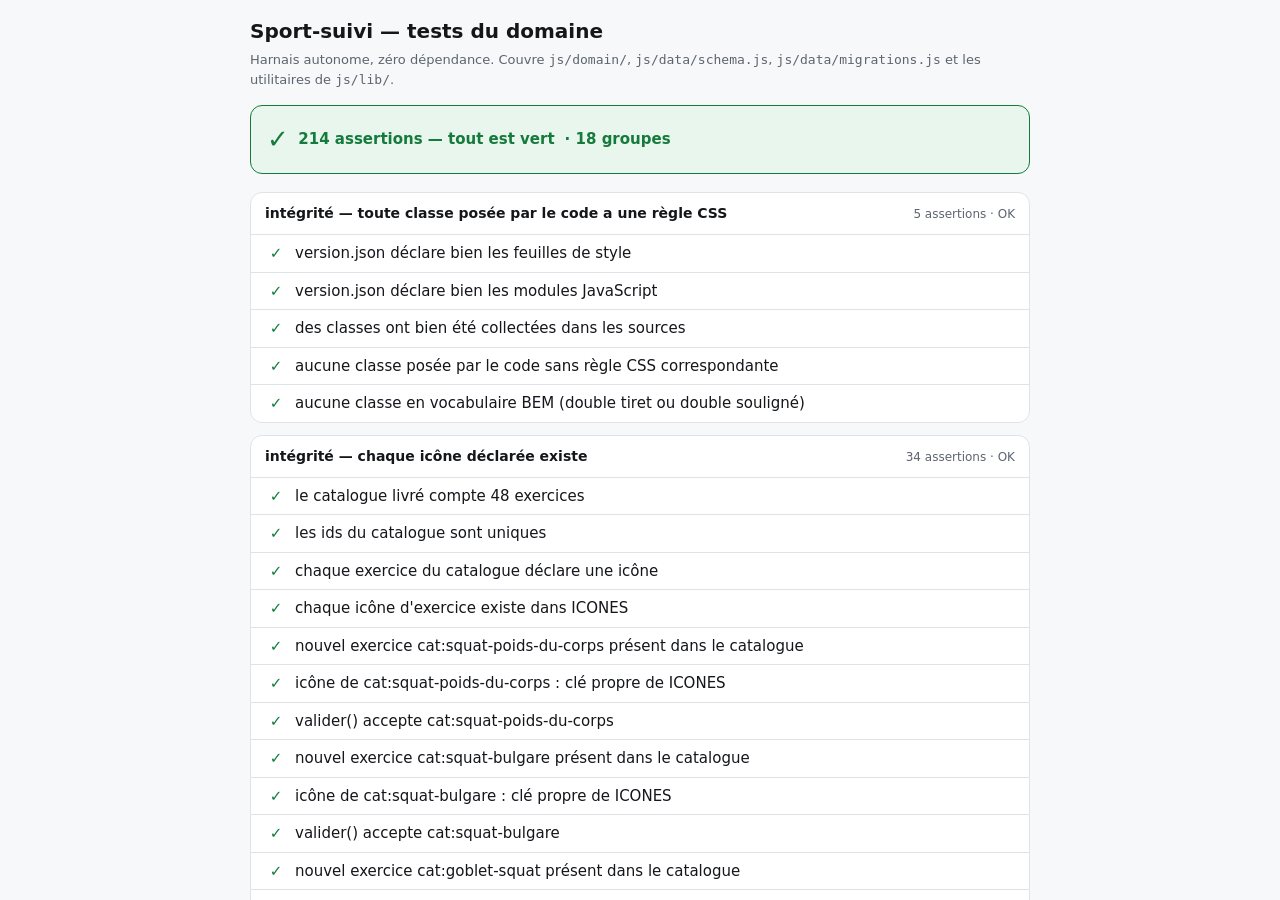
==== commit 8501b4f0: "Retours v3 (partiels) : icones redessinees, squats ajoutes, terminer en page Applique avant la coupu" ====
--- a/tests.html
+++ b/tests.html
@@ -318,7 +318,12 @@
   const { PACKS, verifierPacks } = await import('./js/data/packs.js');
   const defini = (n) => typeof n === 'string' && Object.prototype.hasOwnProperty.call(ICONES, n);
 
-  egal('le catalogue livré compte 40 exercices', CATALOGUE.length, 40);
+  egal('le catalogue livré compte 48 exercices', CATALOGUE.length, 48);
+
+  // Les ids sont figés à vie et servent de clé partout (CATALOGUE_PAR_ID, synchroniser,
+  // séances passées) : un doublon écraserait silencieusement un exercice dans l'index.
+  const idsCatalogue = new Set(CATALOGUE.map((e) => e.id));
+  egal('les ids du catalogue sont uniques', idsCatalogue.size, CATALOGUE.length);
 
   const exSansIcone = CATALOGUE.filter((e) => !e.icone).map((e) => e.id);
   vrai('chaque exercice du catalogue déclare une icône', exSansIcone.length === 0,
@@ -327,6 +332,26 @@
   const exOrphelins = CATALOGUE.filter((e) => !defini(e.icone)).map((e) => e.id + ' → ' + e.icone);
   vrai('chaque icône d\'exercice existe dans ICONES', exOrphelins.length === 0,
     'aucune icône manquante', exOrphelins.join(', ') || 'aucune');
+
+  // Vague de retours utilisateur (2026-07) : chacun des 8 nouveaux exercices est livré, valide,
+  // et son icône est une clé PROPRE de ICONES (une clé héritée d'Object.prototype ne compte pas —
+  // c'est ce que vérifie `defini`, bâti sur hasOwnProperty).
+  // ⚠ 'cat:squat-poids-du-corps' et non 'cat:squat' : cet id désigne déjà le squat à la barre.
+  const nouveauxIds = [
+    'cat:squat-poids-du-corps', 'cat:squat-bulgare', 'cat:goblet-squat', 'cat:hip-thrust',
+    'cat:souleve-de-terre-roumain', 'cat:crunchs', 'cat:burpees', 'cat:face-pull'
+  ];
+  const catalogueParId = new Map(CATALOGUE.map((e) => [e.id, e]));
+  for (const id of nouveauxIds) {
+    const nouveau = catalogueParId.get(id);
+    vrai(`nouvel exercice ${id} présent dans le catalogue`, !!nouveau,
+      'présent', nouveau ? 'présent' : 'ABSENT');
+    vrai(`icône de ${id} : clé propre de ICONES`, !!nouveau && defini(nouveau.icone),
+      'définie dans ICONES', nouveau ? String(nouveau.icone) : 'exercice absent');
+    const verdict = valider(nouveau, 'exercice');
+    vrai(`valider() accepte ${id}`, verdict.ok, 'ok',
+      verdict.erreurs.join(' ; ') || 'ok');
+  }
 
   const packsOrphelins = PACKS.filter((p) => !defini(p.icone)).map((p) => p.id + ' → ' + p.icone);
   vrai('chaque icône de pack existe dans ICONES', packsOrphelins.length === 0,
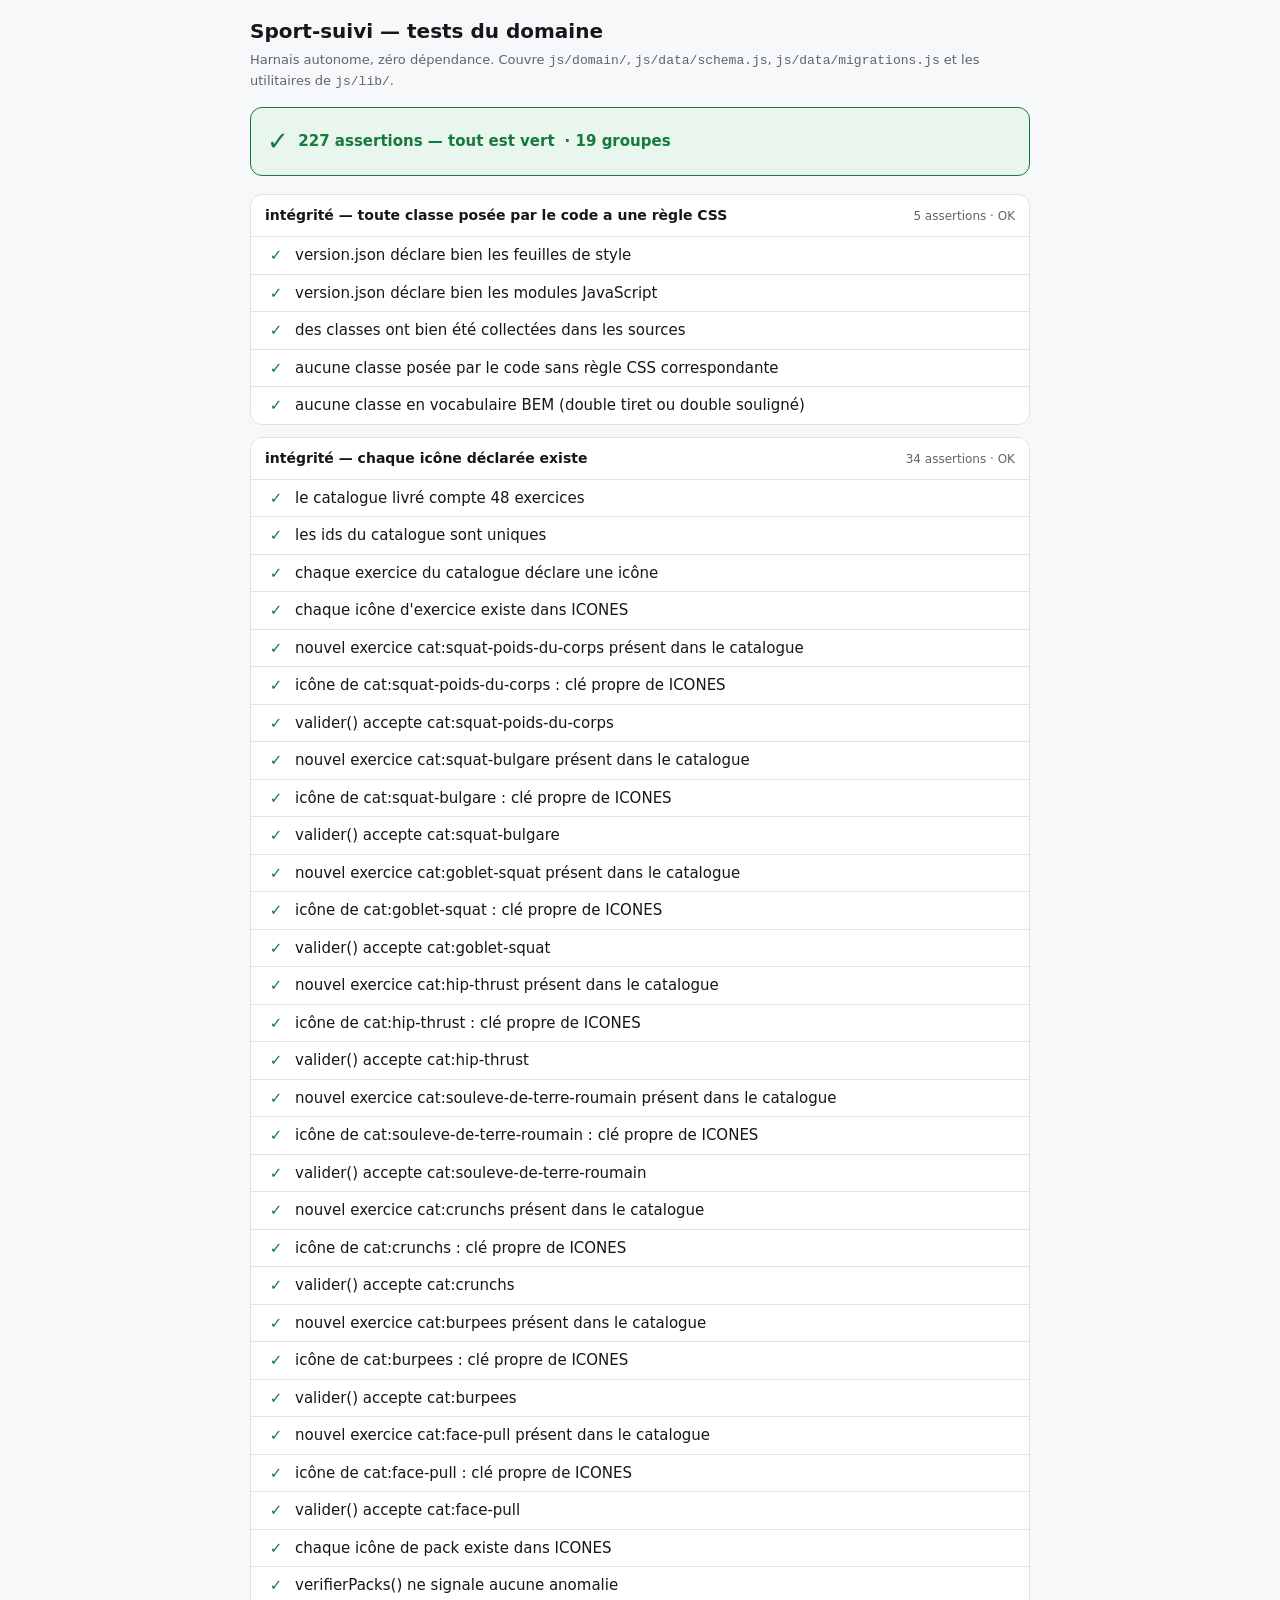
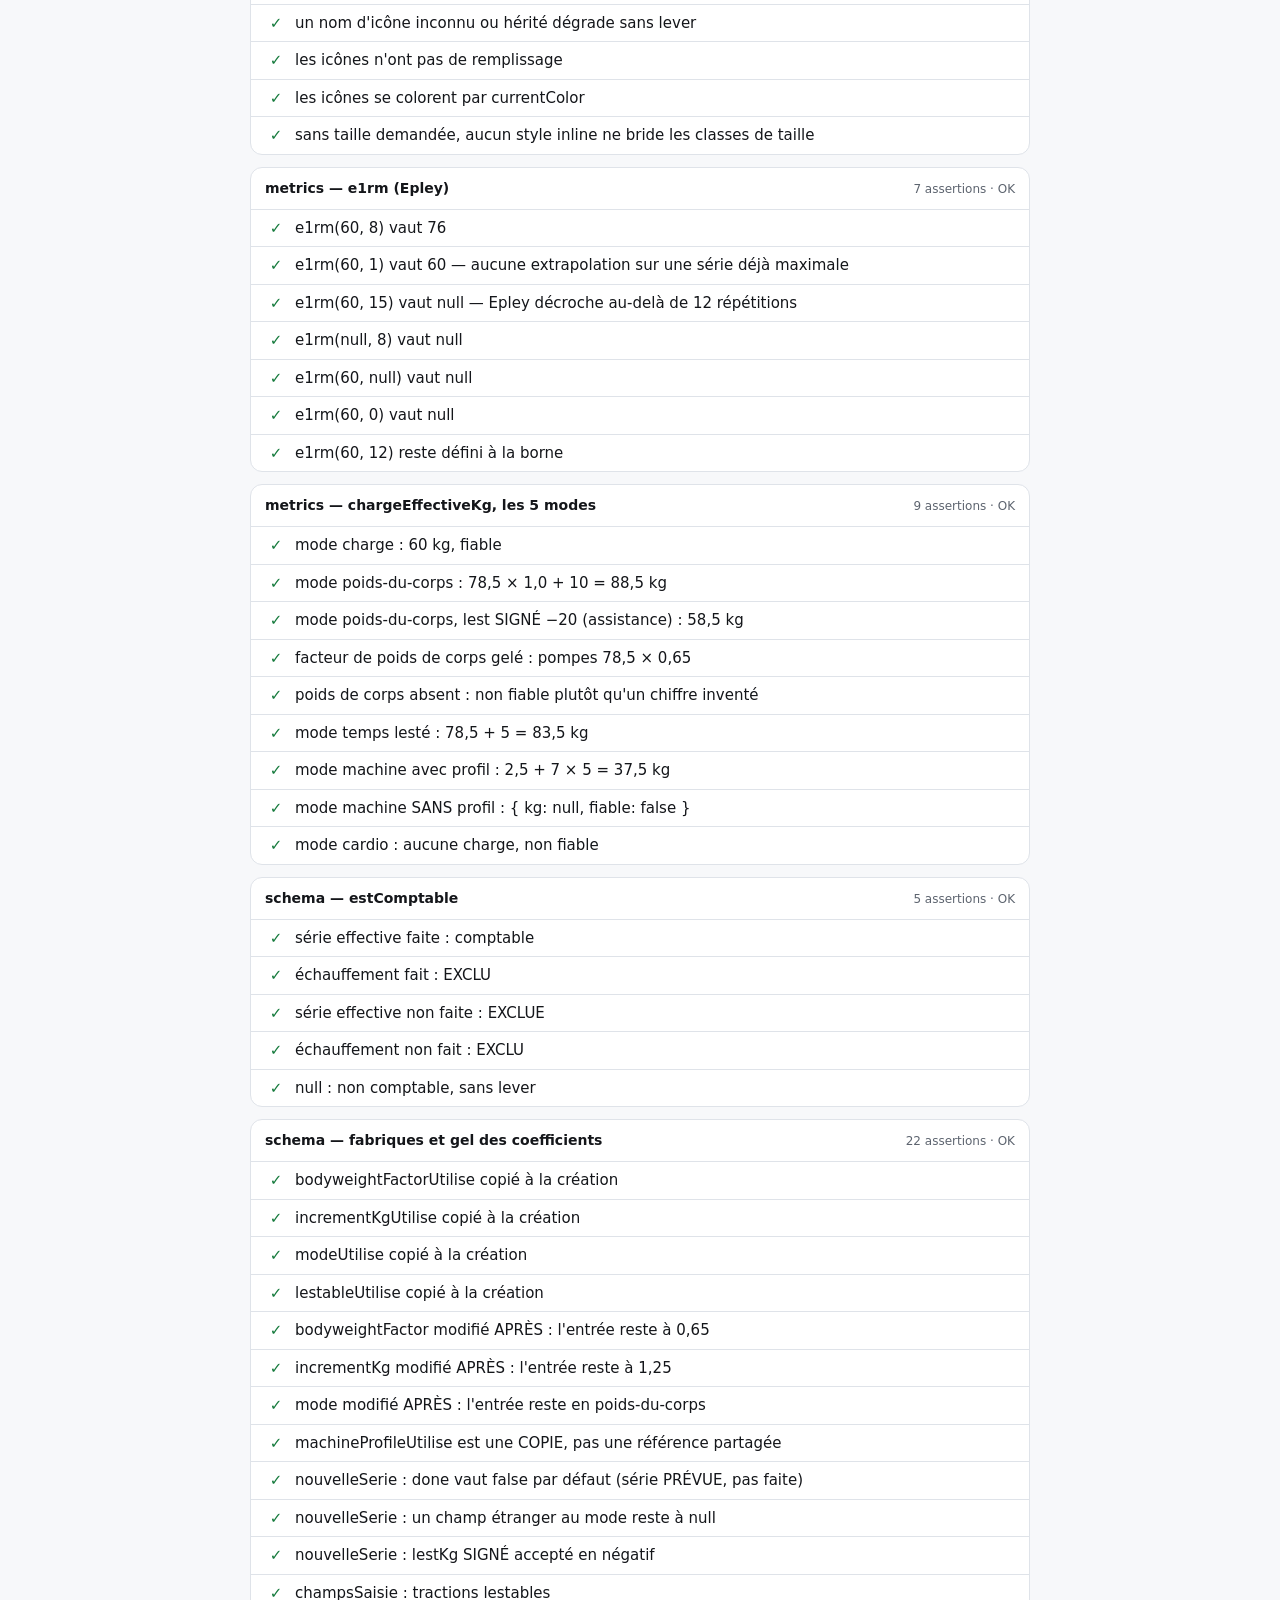
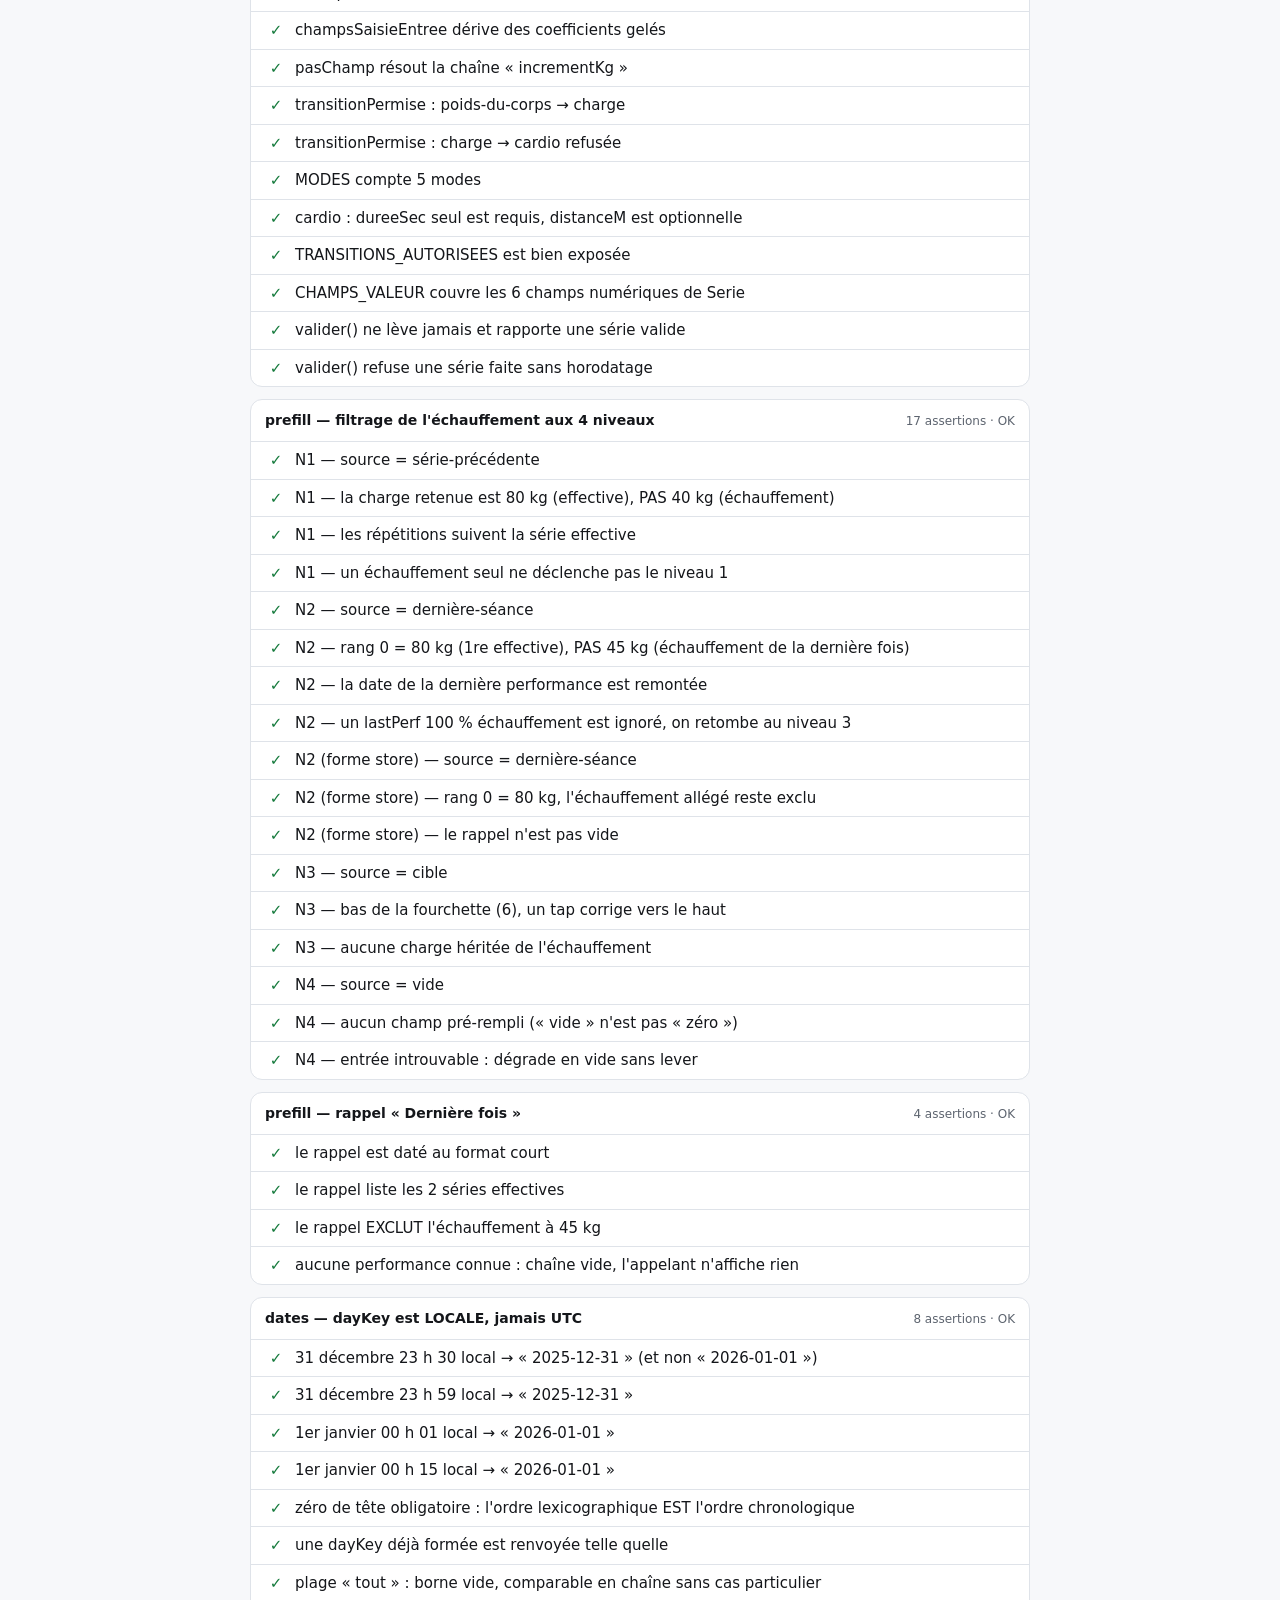
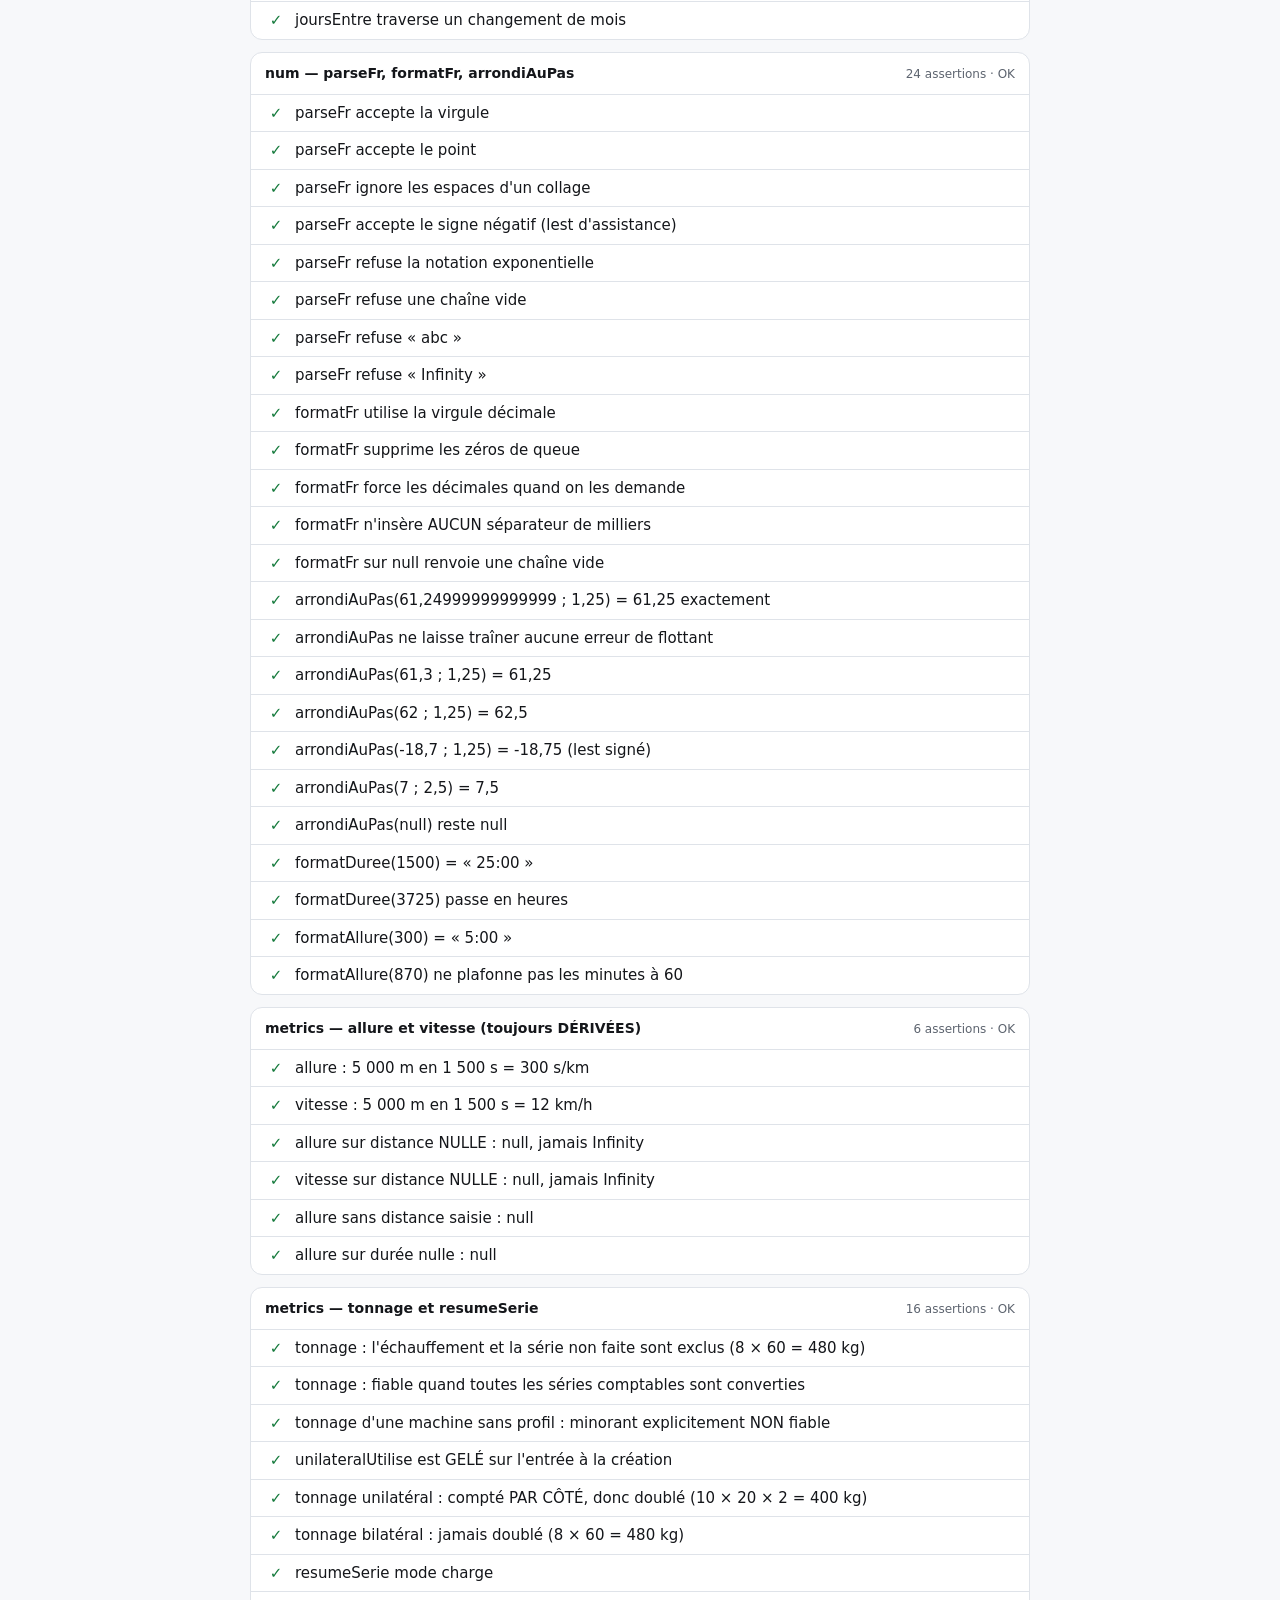
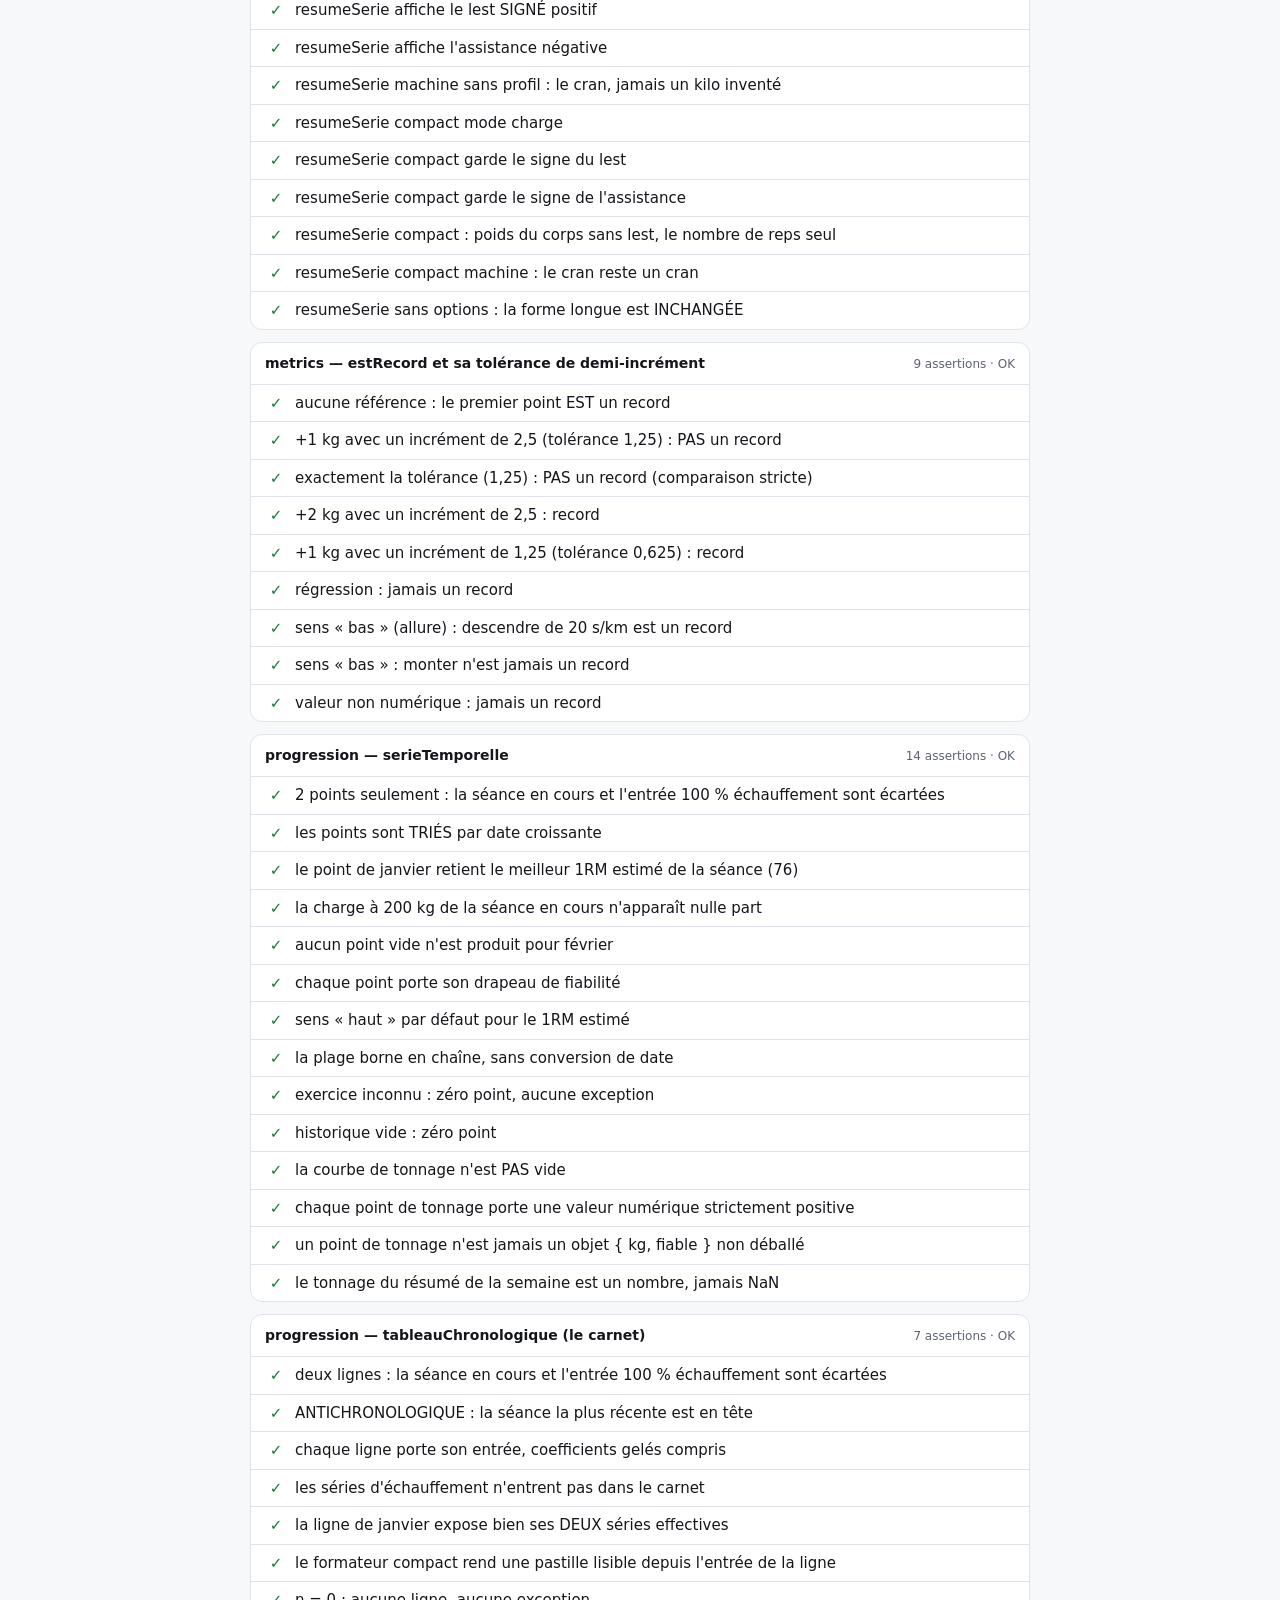
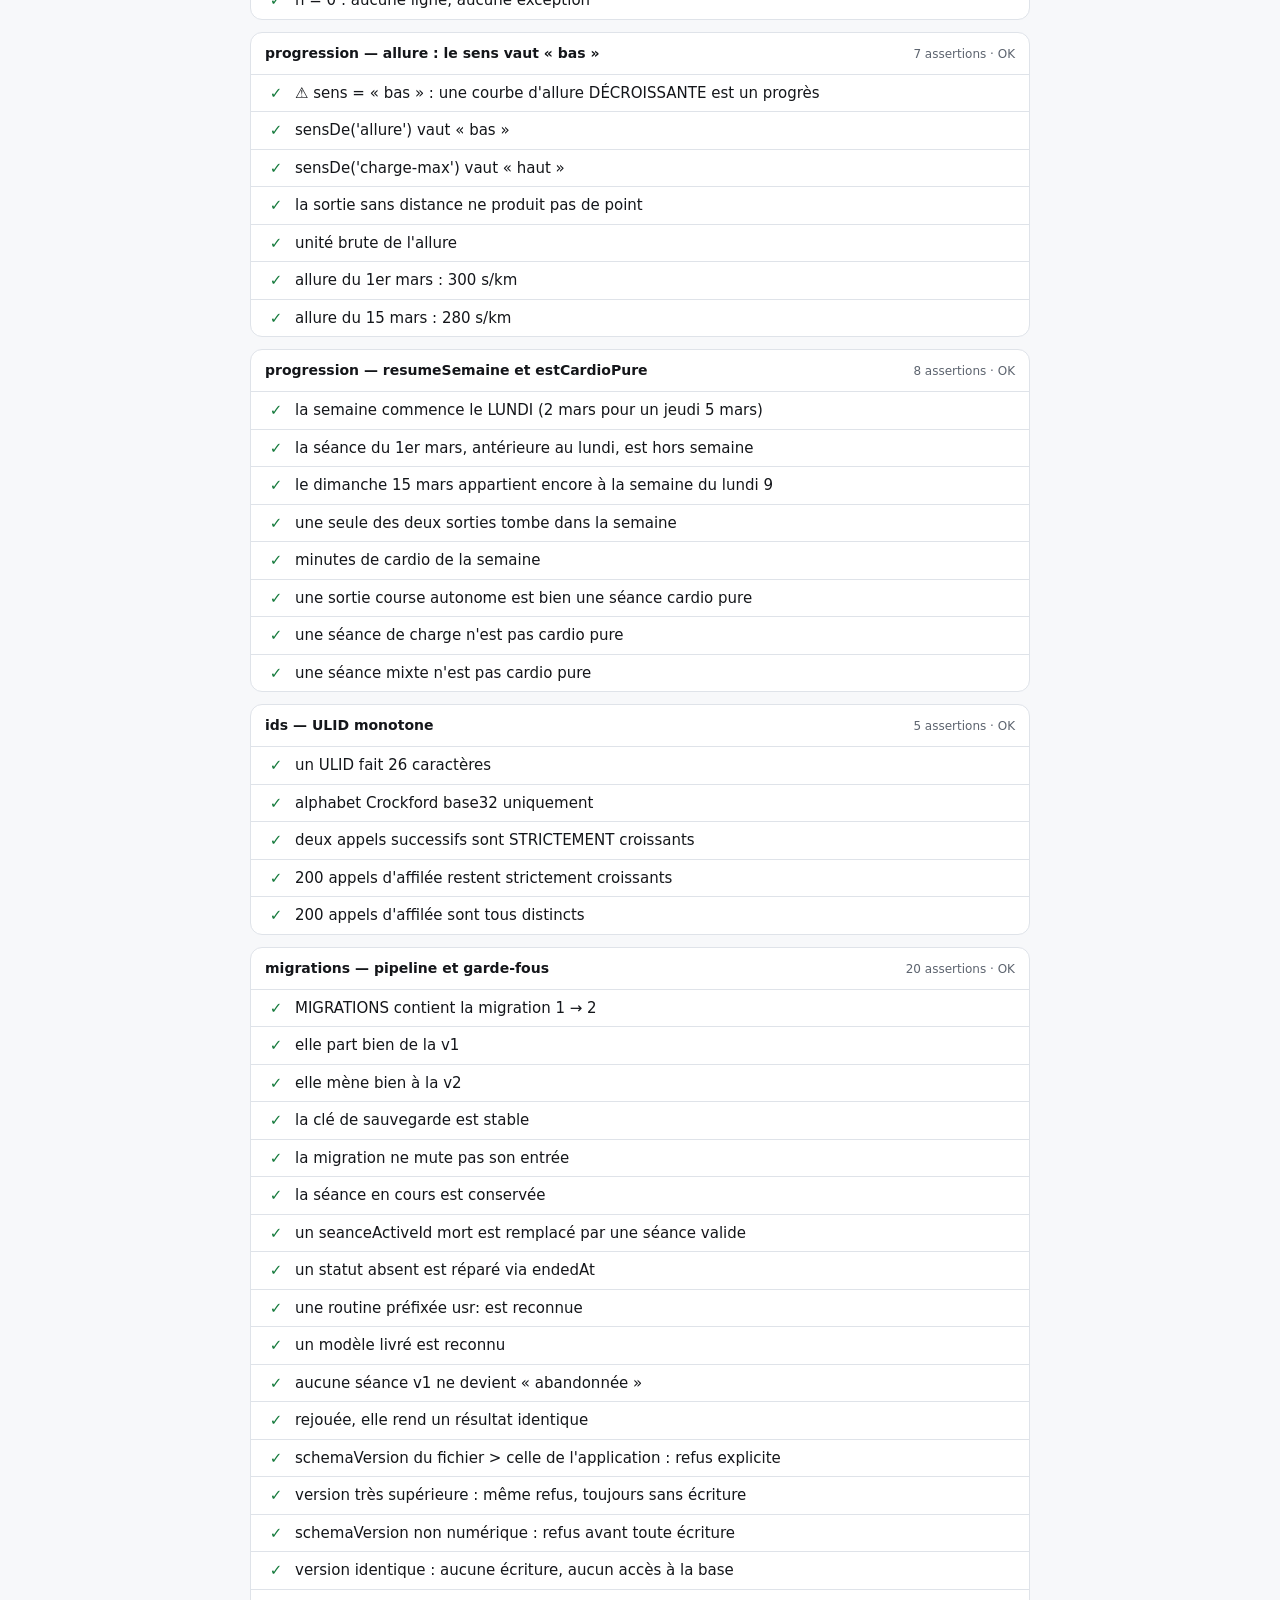
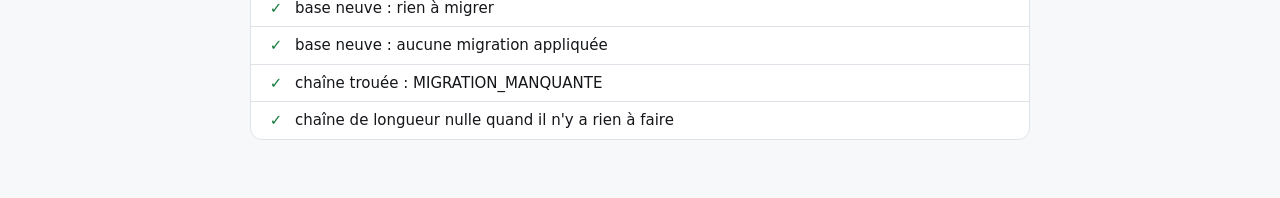
==== commit a9de339b: "v13 : apercu d'une seance avant de la lancer + carnet serie par serie Deux retours d'un utilisateur " ====
--- a/tests.html
+++ b/tests.html
@@ -106,7 +106,7 @@
   allureSecParKm, vitesseKmH, estRecord, resumeSerie
 } from './js/domain/metrics.js';
 import { valeursPour, rappelTextuel, SOURCES } from './js/domain/prefill.js';
-import { serieTemporelle, sensDe, resumeSemaine } from './js/domain/progression.js';
+import { serieTemporelle, sensDe, resumeSemaine, tableauChronologique } from './js/domain/progression.js';
 import { estCardioPure } from './js/domain/session.js';
 
 // ─────────────────────────────────────────────────────────────────────────────
@@ -767,6 +767,22 @@
 egal('resumeSerie machine sans profil : le cran, jamais un kilo inventé', resumeSerie(
   nouvelleSerie('machine', { reps: 10, valeur: 7.5 }), entreeDe(exMachine)), '10 × cran 7,5');
 
+// v13 — forme COMPACTE (pastilles du carnet). Le fait affiché doit être le MÊME que dans la
+// forme longue : seules l'unité et les espaces tombent. Une forme compacte qui perdrait le
+// signe du lest ferait lire « 20 » là où l'utilisateur était ASSISTÉ de 20 kg.
+egal('resumeSerie compact mode charge', resumeSerie(
+  nouvelleSerie('charge', { reps: 8, chargeKg: 60 }), entreeDe(exCharge), { compact: true }), '8×60');
+egal('resumeSerie compact garde le signe du lest', resumeSerie(
+  nouvelleSerie('poids-du-corps', { reps: 8, lestKg: 10 }), entreeDe(exTractions), { compact: true }), '8×+10');
+egal('resumeSerie compact garde le signe de l\'assistance', resumeSerie(
+  nouvelleSerie('poids-du-corps', { reps: 8, lestKg: -20 }), entreeDe(exTractions), { compact: true }), '8×-20');
+egal('resumeSerie compact : poids du corps sans lest, le nombre de reps seul', resumeSerie(
+  nouvelleSerie('poids-du-corps', { reps: 12 }), entreeDe(exTractions), { compact: true }), '12');
+egal('resumeSerie compact machine : le cran reste un cran', resumeSerie(
+  nouvelleSerie('machine', { reps: 10, valeur: 7.5 }), entreeDe(exMachine), { compact: true }), '10×c7,5');
+egal('resumeSerie sans options : la forme longue est INCHANGÉE', resumeSerie(
+  nouvelleSerie('charge', { reps: 8, chargeKg: 60 }), entreeDe(exCharge)), '8 × 60 kg');
+
 groupe('metrics — estRecord et sa tolérance de demi-incrément');
 
 // ⚠ Sans la tolérance, un poids de corps qui bouge de 200 g décrocherait un badge « record »
@@ -848,6 +864,29 @@
 vrai('le tonnage du résumé de la semaine est un nombre, jamais NaN',
   typeof rs.tonnage === 'number' && !Number.isNaN(rs.tonnage),
   'nombre défini', montrer(rs.tonnage));
+
+groupe('progression — tableauChronologique (le carnet)');
+
+// v13 : le carnet de la vue Progression formate CHAQUE série, et pour cela il lui faut l'entrée
+// porteuse des coefficients GELÉS. Sans elle, resumeSerie retomberait sur les champs présents et
+// une série d'un exercice migré se relirait dans le mode d'aujourd'hui, pas dans le sien.
+const carnet = tableauChronologique(historique, exCharge.id, 20);
+egal('deux lignes : la séance en cours et l\'entrée 100 % échauffement sont écartées',
+  carnet.length, 2);
+memeObjet('ANTICHRONOLOGIQUE : la séance la plus récente est en tête',
+  carnet.map((l) => l.date), ['2026-03-05', '2026-01-10']);
+vrai('chaque ligne porte son entrée, coefficients gelés compris',
+  carnet.every((l) => l.entree && typeof l.entree.modeUtilise === 'string'),
+  'entree.modeUtilise défini partout', montrer(carnet.map((l) => l.entree && l.entree.modeUtilise)));
+vrai('les séries d\'échauffement n\'entrent pas dans le carnet',
+  carnet.every((l) => l.series.every((s) => s.kind !== 'echauffement')),
+  'aucun échauffement', montrer(carnet.map((l) => l.series.map((s) => s.kind))));
+egal('la ligne de janvier expose bien ses DEUX séries effectives',
+  carnet[1].series.length, 2);
+egal('le formateur compact rend une pastille lisible depuis l\'entrée de la ligne',
+  resumeSerie(carnet[1].series[0], carnet[1].entree, { compact: true }), '8×60');
+egal('n = 0 : aucune ligne, aucune exception',
+  tableauChronologique(historique, exCharge.id, 0).length, 0);
 
 groupe('progression — allure : le sens vaut « bas »');
 
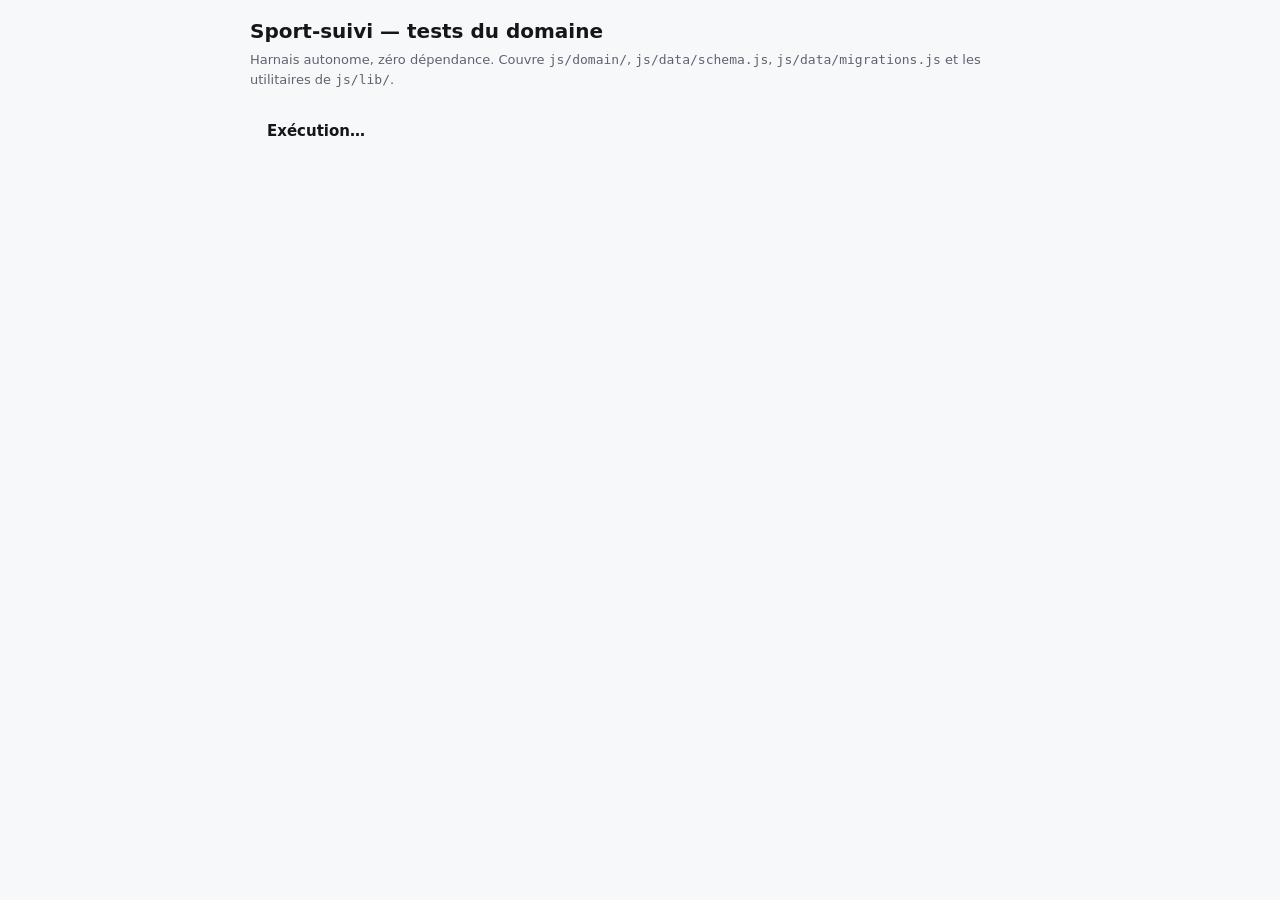
==== commit 9e687bea: "v14 : le carnet devient un onglet, au dessin du tableau de seance Retour utilisateur : « je veux que" ====
--- a/tests.html
+++ b/tests.html
@@ -103,7 +103,7 @@
 
 import {
   e1rm, chargeEffectiveKg, tonnageEntree, tonnageSeance,
-  allureSecParKm, vitesseKmH, estRecord, resumeSerie
+  allureSecParKm, vitesseKmH, estRecord, resumeSerie, resumeSerieCellule
 } from './js/domain/metrics.js';
 import { valeursPour, rappelTextuel, SOURCES } from './js/domain/prefill.js';
 import { serieTemporelle, sensDe, resumeSemaine, tableauChronologique } from './js/domain/progression.js';
@@ -767,21 +767,38 @@
 egal('resumeSerie machine sans profil : le cran, jamais un kilo inventé', resumeSerie(
   nouvelleSerie('machine', { reps: 10, valeur: 7.5 }), entreeDe(exMachine)), '10 × cran 7,5');
 
-// v13 — forme COMPACTE (pastilles du carnet). Le fait affiché doit être le MÊME que dans la
-// forme longue : seules l'unité et les espaces tombent. Une forme compacte qui perdrait le
-// signe du lest ferait lire « 20 » là où l'utilisateur était ASSISTÉ de 20 kg.
-egal('resumeSerie compact mode charge', resumeSerie(
-  nouvelleSerie('charge', { reps: 8, chargeKg: 60 }), entreeDe(exCharge), { compact: true }), '8×60');
-egal('resumeSerie compact garde le signe du lest', resumeSerie(
-  nouvelleSerie('poids-du-corps', { reps: 8, lestKg: 10 }), entreeDe(exTractions), { compact: true }), '8×+10');
-egal('resumeSerie compact garde le signe de l\'assistance', resumeSerie(
-  nouvelleSerie('poids-du-corps', { reps: 8, lestKg: -20 }), entreeDe(exTractions), { compact: true }), '8×-20');
-egal('resumeSerie compact : poids du corps sans lest, le nombre de reps seul', resumeSerie(
-  nouvelleSerie('poids-du-corps', { reps: 12 }), entreeDe(exTractions), { compact: true }), '12');
-egal('resumeSerie compact machine : le cran reste un cran', resumeSerie(
-  nouvelleSerie('machine', { reps: 10, valeur: 7.5 }), entreeDe(exMachine), { compact: true }), '10×c7,5');
-egal('resumeSerie sans options : la forme longue est INCHANGÉE', resumeSerie(
-  nouvelleSerie('charge', { reps: 8, chargeKg: 60 }), entreeDe(exCharge)), '8 × 60 kg');
+// v14 — forme TABLEAU : les cases des TROIS écrans en tableau (séance en salle, détail d'une
+// séance passée, carnet de progression). Elle a longtemps vécu recopiée dans deux vues sous le nom
+// texteCellule, sans qu'aucune assertion ne la couvre ; elle est maintenant dans le domaine, et
+// c'est ici qu'on vérifie qu'elle ne dérive pas. Deux faits comptent : la valeur PRINCIPALE est le
+// premier champ chiffré du mode (donc la durée d'un gainage, pas ses reps inexistantes), et le
+// lest garde son SIGNE — lire « 20 » là où l'utilisateur était ASSISTÉ de 20 kg est un contresens.
+memeObjet('cellule mode charge : les reps en grand, la charge en petit', resumeSerieCellule(
+  nouvelleSerie('charge', { reps: 8, chargeKg: 102.5 }), entreeDe(exCharge)),
+{ grand: '8', petit: '×102,5' });
+memeObjet('cellule poids du corps lesté : le signe du lest est conservé', resumeSerieCellule(
+  nouvelleSerie('poids-du-corps', { reps: 8, lestKg: 10 }), entreeDe(exTractions)),
+{ grand: '8', petit: '+10' });
+memeObjet('cellule assistance : le moins ne disparaît pas', resumeSerieCellule(
+  nouvelleSerie('poids-du-corps', { reps: 8, lestKg: -20 }), entreeDe(exTractions)),
+{ grand: '8', petit: '-20' });
+memeObjet('cellule sans lest : un lest nul ne s\'écrit pas', resumeSerieCellule(
+  nouvelleSerie('poids-du-corps', { reps: 12, lestKg: 0 }), entreeDe(exTractions)),
+{ grand: '12', petit: '' });
+memeObjet('cellule machine : le cran, jamais un kilo inventé', resumeSerieCellule(
+  nouvelleSerie('machine', { reps: 10, valeur: 7.5 }), entreeDe(exMachine)),
+{ grand: '10', petit: 'n°7,5' });
+memeObjet('cellule mode temps : la DURÉE est la valeur principale', resumeSerieCellule(
+  nouvelleSerie('temps', { dureeSec: 90 }), entreeDe(exGainage)),
+{ grand: '1:30', petit: '' });
+memeObjet('cellule cardio : durée en grand, distance en petit', resumeSerieCellule(
+  nouvelleSerie('cardio', { dureeSec: 1560, distanceM: 5200 }), entreeDe(exCourse)),
+{ grand: '26:00', petit: '5200 m' });
+// L'écran de séance appelle la fonction avec un FANTÔME de pré-remplissage, parfois vide.
+memeObjet('cellule sans série : deux chaînes vides, aucune exception',
+  resumeSerieCellule(null, entreeDe(exCharge)), { grand: '', petit: '' });
+egal('resumeSerie décrit la MÊME série en une phrase', resumeSerie(
+  nouvelleSerie('charge', { reps: 8, chargeKg: 102.5 }), entreeDe(exCharge)), '8 × 102,5 kg');
 
 groupe('metrics — estRecord et sa tolérance de demi-incrément');
 
@@ -883,8 +900,8 @@
   'aucun échauffement', montrer(carnet.map((l) => l.series.map((s) => s.kind))));
 egal('la ligne de janvier expose bien ses DEUX séries effectives',
   carnet[1].series.length, 2);
-egal('le formateur compact rend une pastille lisible depuis l\'entrée de la ligne',
-  resumeSerie(carnet[1].series[0], carnet[1].entree, { compact: true }), '8×60');
+memeObjet('une case du carnet se formate depuis l\'entrée de la ligne, pas depuis l\'exercice',
+  resumeSerieCellule(carnet[1].series[0], carnet[1].entree), { grand: '8', petit: '×60' });
 egal('n = 0 : aucune ligne, aucune exception',
   tableauChronologique(historique, exCharge.id, 0).length, 0);
 
